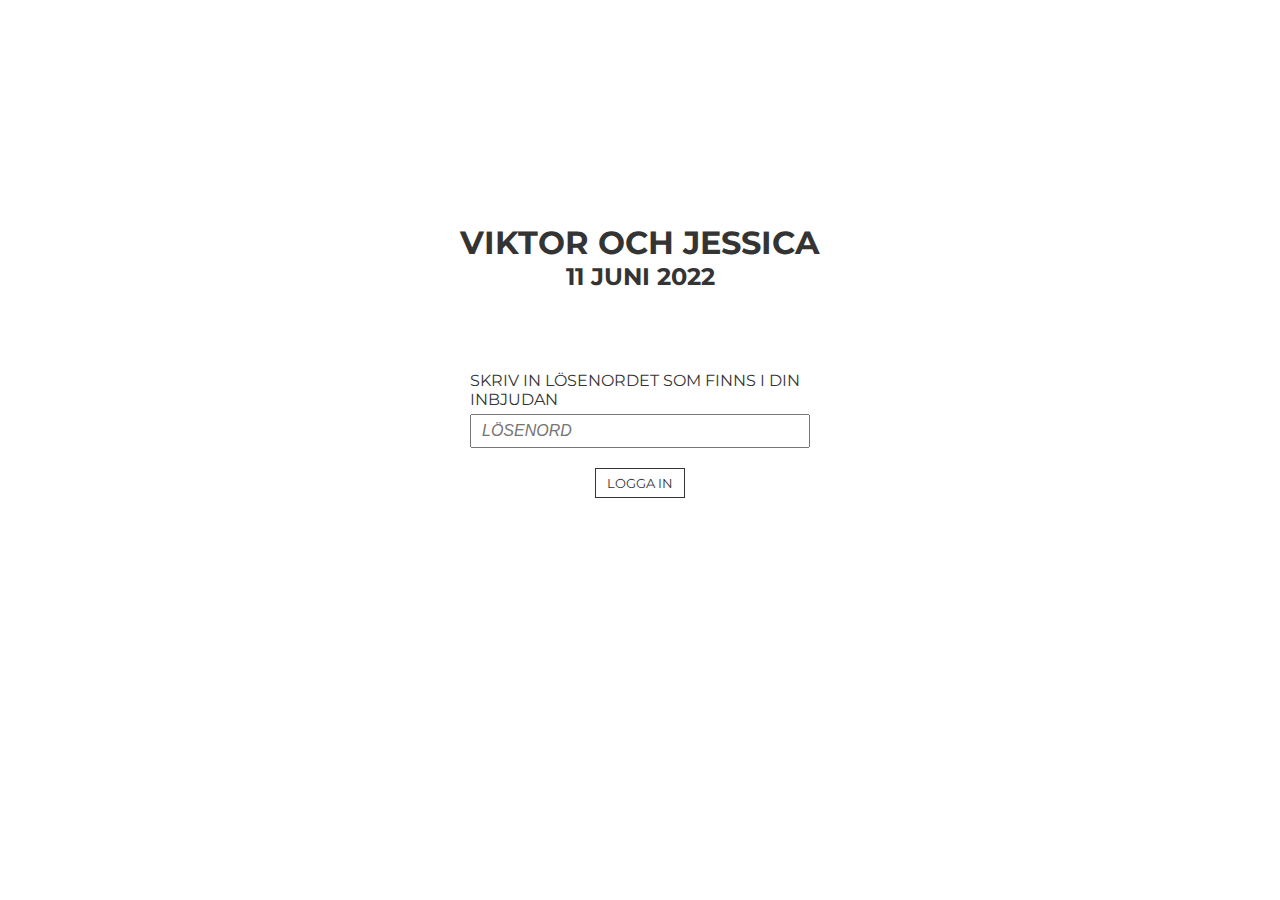
==== index.html @ 4581ccc6 "Last major update" ====
<!DOCTYPE html>
<html lang="en">

<head>
    <meta charset="UTF-8">
    <meta http-equiv="X-UA-Compatible" content="IE=edge">
    <meta name="viewport" content="width=device-width, initial-scale=1.0">
    <link href="style.css" rel="stylesheet">
    <script src="index.js" defer></script>
    <title>Höglin 2022</title>
</head>

<body>
    <nav class="nav-bar">
        <ul class="nav-list">
            <li class="nav-item anmälan-nav-item" onclick="toSite('anmälan')">ANMÄLAN</li>
            <li class="nav-item önskelista-nav-item" onclick="toSite('önskelista')">ÖNSKELISTA</li>
            <li class="nav-item information-nav-item" onclick="toSite('information')">INFORMATION</li>
        </ul>
    </nav>
    <svg class="hamburger" viewBox='0 0 10 8' width='30'>
        <path d='M1 1h8M1 4h 8M1 7h8' 
            stroke='#fff' 
            stroke-width='1.15' 
            stroke-linecap='round'/>
    </svg>
    <ul class="hamburger-menu">
        <svg class="menu-exit" viewBox="0 0 20 20" width='30'>
            <path fill="#343434" d="M15.898,4.045c-0.271-0.272-0.713-0.272-0.986,0l-4.71,4.711L5.493,4.045c-0.272-0.272-0.714-0.272-0.986,0s-0.272,0.714,0,0.986l4.709,4.711l-4.71,4.711c-0.272,0.271-0.272,0.713,0,0.986c0.136,0.136,0.314,0.203,0.492,0.203c0.179,0,0.357-0.067,0.493-0.203l4.711-4.711l4.71,4.711c0.137,0.136,0.314,0.203,0.494,0.203c0.178,0,0.355-0.067,0.492-0.203c0.273-0.273,0.273-0.715,0-0.986l-4.711-4.711l4.711-4.711C16.172,4.759,16.172,4.317,15.898,4.045z"></path>
        </svg>
        <li class="burger-item lined" onclick="toSite('index')">STARTSIDA</li>
        <li class="burger-item lined" onclick="toSite('information')">INFORMATION</li>
        <li class="burger-item lined" onclick="toSite('önskelista')">ÖNSKELISTA</li>
        <li class="burger-item lined" onclick="toSite('anmälan')">ANMÄLAN</li>
    </ul>
    <div class="hero-container">
        <img class="img" src="imgs/Herobild_Viktor&Jessica_Hoglin.jpg">
        <div class="hero-text">
            <h1>VIKTOR & JESSICA</h1>
            <p>#HÖGLIN2022</p>
        </div>
    </div>
    <div class="site-container">
        <div class="content content-text" id="cont1">
            <h4 class="content-heading">INFORMATION OM BRÖLLOPET</h4>
            <p class="content-para">
                Här hittar du all information gällande vårt bröllop såsom 
                vägbeskrivning till kyrka och festlokal, bokning av boende, vilka som ingår i 
                brudföljet, hur du anmäler att du vill hålla tal etc. 
                Här hittar du också kontaktinformation om du har några ytterligare frågor.
            </p>
            <span class="content-link" onclick="toSite('information')">LÄS MER</span>
        </div>
        <div class="content" id="cont2">
            <img class="content-img" src="imgs/Information.png">
        </div>

        <div class="content" id="cont3">
            <img class="content-img" src="imgs/Önskelista.png">
        </div>
        <div class="content content-text" id="cont4">
            <h4 class="content-heading">VÅR ÖNSKELISTA</h4>
            <p class="content-para">
                Om du skulle vilja köpa en bröllopsgåva så är vi såklart mycket tacksamma. 
                Här hittar du en lista på vad vi i så fall önskar oss, om ni behöver idéer. 
            </p>
            <span class="content-link" onclick="toSite('önskelista')">LÄS MER</span>
        </div>

        <div class="content content-text" id="cont5">
            <h4 class="content-heading">ANMÄLAN</h4>
            <p class="content-para">
                Här anmäler du dig till bröllopet och anger bland annat eventuella 
                kostpreferenser, om du önskar boka boende på gården etc.
            </p>
            <span class="content-link" onclick="toSite('anmälan')">LÄS MER</span>
        </div>
        <div class="content" id="cont6">
            <img class="content-img" src="imgs/Anmälan.png">
        </div>

    </div>
    <footer class="footer">
        <ul class="footer-list">
            <li class="footer-item" onclick="toSite('information')"><span class="footer-text">INFORMATION</span></li>
            <li class="footer-item" onclick="toSite('önskelista')"><span class="footer-text">ÖNSKELISTA</span></li>
            <li class="footer-item" onclick="toSite('anmälan')"><span class="footer-text">ANMÄLAN</span></li>
        </ul>
    </footer>
</body>

</html>
---- style.css ----
@import url('https://fonts.googleapis.com/css2?family=Montserrat:ital,wght@0,400;0,500;0,600;1,400&display=swap');

:root {
    --light-black: #343434;
}

* {
    margin: 0px;
    padding: 0px;
    font-family: 'Montserrat', sans-serif;  
}

body {
    min-height: 100vh;
    max-width: 100%;
    display: flex;
    flex-direction: column;
    align-items: center;
    color: var(--light-black);
}

p {
    line-height: 1.6;
}

.nav-bar {
    width: 100%;
    z-index: 3;
}

.nav-list {
    list-style-type: none;
    overflow: hidden;
    padding: 20px;
}

.nav-item {
    float: right;
    margin-top: 10px;
    margin-left: 20px;
    padding-bottom: 8px;
    font-weight: 500;
    font-size: 14px;
    color: #fff;
    transition: 0.3s;
    border-bottom: 2px solid rgba(255, 255, 255, 0);
}

.nav-item:hover {
    cursor: pointer;
    border-bottom-color: #fff;
}

.startsida-nav-item {
    float: left;
    margin-left: 0px;
}

.anmälan-nav-item {
    border: 2px solid #fff;
    transition: 0.3s;
    padding: 8px 15px;
    margin-top: 0px;
}

.anmälan-nav-item:hover {
    background: #fff;
    color: var(--light-black);
}

.hamburger {
    display: none;
    position: absolute;
    right: 10px;
    top: 10px;
    padding: 5px;
    z-index: 1;
}

.hamburger:hover {
    filter: invert(0.2);
    cursor: pointer;
}

.menu-exit {
    position: absolute;
    right: 10px;
    top: 10px;
    padding: 5px;
    margin-bottom: 10px;
}

.menu-exit:hover {
    filter: invert(0.5);
    cursor: pointer;
}

.hamburger-menu {
    display: none;
    right: 0px;
    top: -2000px;
    z-index: 1;
    position: fixed;
    list-style-type: none;
    background: #fff;
    width: 100%;
    height: 100vh;
    display: flex;
    flex-direction: column;
    align-items: center;
    padding-top: 40px;
}

.dropdown-animation {
    animation: dropping 1s forwards;
}

@keyframes dropping {
    from { top: -2000px; }
    to {top: 0px;}
}

.reset-animation {
    animation: reset 1s forwards;
}

@keyframes reset {
    from { top: 0px; }
    to {top: -2000px;}
}


.burger-item {
    margin-top: 30px;
    padding: 5px;
    border-bottom: 2px solid #fff;
    transition: 0.3s;
}

.burger-item:hover {
    border-color: var(--light-black);
    cursor: pointer;
}

.hero-container {
    position: relative;
    text-align: center;
    color: white;
    width: 100%;
    margin: -76.8px 0px 0px 0px;
}

.img {
    max-width: 100%;
    min-height: 250px;
    object-fit: cover;
}

.hero-text {
    width: 90%;
    color: #fff;
    position: absolute;
    left: 50%;
    top: 40%;
    transform: translate(-50%, 20%);
}

.hero-text h1, p {
    font-weight: lighter;
}

.hero-text h1 {
    font-size: 46px;
}

.banner-text {
    width: 90%;
    color: #fff;
    position: absolute;
    left: 50%;
    top: 40%;
    transform: translate(-50%, 20%);
}

.banner-text h1, p {
    font-weight: lighter;
}

.banner-text h1 {
    font-size: 46px;
}

.heading-container {
    height: 100px;
    display: flex;
    align-items: center;
}

.heading-container h2 {
    font-size: 40px;
    font-weight: lighter;
}

.site-container {
    width: 90%;
    margin: 5% 0px;
    display: flex;
    flex-wrap: wrap;
}

.content {
    width: 50%;
    height: 400px;
    display: flex;
    align-items: center;
    justify-content: center;
}

.content-text {
    width: 40%;
    text-align: center;
    display: flex;
    flex-direction: column;
    align-items: center;
    justify-content: center;
    padding: 0px 5%;
}

.content-para {
    font-size: 16px;
    padding: 25px 0px;
    text-align: left;
}

.content-link {
    font-size: 16px;
    border: 1.5px solid var(--light-black);
    padding: 8px 15px;
    transition: 0.3s;
}

.content-link:hover {
    cursor: pointer;
    background: var(--light-black);
    color: #fff;
}

.content-img {
    max-width: 100%;
    height: 100%;
    object-fit: cover;
}




/* Anmälan */
.anmälan-container {
    width: 90%;
    display: flex;
    justify-content: center;
}

.anmälan-info {
    margin-bottom: 15px;
    width: 80%;
}

.anmälan-para {
    text-align: left;
    margin: 20px 0px;
}

.anmälan-form {
    width: 60%;
    padding: 50px;
    margin-bottom: 30px;
    background: #f0f0f0;
}

#antal {
    margin-top: 5px;
    margin-bottom: 20px;
}

.vilken-person {
    margin: 10px 0px;
}

.anmälan-form input {
    width: 100%;
    height: 20px;
    padding: 5px 0px;
    margin-bottom: 20px;
    margin-top: 5px;
    border: 1.5px solid #cacaca;
}

input::placeholder {
    font-style: italic;
    padding: 10px;
}

.dricka-para {
    margin-bottom: 5px;
}

.dricka-select-container {
    height: 30px;
    display: flex;
    align-items: center;
    margin-bottom: 30px;
}

.select-box-outer {
    min-width: 16px;
    height: 16px;
    border: 1.5px solid #cacaca;
    border-radius: 1.5px;
    margin: 0px 30px 0px 5px;
    display: flex;
    align-items: center;
    justify-content: center;
    background: white;
}

.select-box-outer:hover {
    cursor: pointer;
}

.select-box-inner {
    width: 70%;
    height: 70%;
    border-radius: 1.5px;
    background: var(--light-black);
    display: none;
}

.selected {
    display: block;
}

.godkänn-filmning-container {
    display: flex;
    align-items: center;
    margin-bottom: 30px;
}

.filmning-para {
    font-size: 12px;
}

.anmälan-button-div {
    width: 100%;
    display: flex;
    flex-direction: column;
    justify-content: center;
    align-items: center;
}

.anmälan-button {
    width: 90px;
    height: 30px;
    border: 1.5px solid var(--light-black);
    background: var(--light-black);
    color:white;
    transition: 0.3s;
}

.anmälan-button:hover {
    cursor: pointer;
    color: var(--light-black);
    background: white;
}

.anmälan-button:active {
    border-color: white;
}

.hide {
    display: none;
}

.divider {
    height: 1px;
    width: 100%;
    background-color: rgb(192, 192, 192);
    margin: 0px 0px 20px 0px;
}

/* Anmälan */

/* Önskelista */

.önskelista-container {
    display: flex;
    justify-content: center;
    width: 90%;
}

.önskelista-info {
    width: 80%;
}

.önskelista-para {
    text-align: center;
    margin: 20px 0px;
    text-align: left;
}

.align-end {
    width: 100%;
    display: flex;
    justify-content: right;
}

.sortering-select {
    margin-top: 5px;
}

.sortering-div {
    display: flex;
    flex-direction: column;
}

.list {
    list-style-type: none;
    margin: 0;
    padding: 0;
    width: 100%;  
}

.list-titles {
    margin: 0;
    padding: 0;
    width: 100%;
    margin-top: 10px;
}

.title {
    font-weight: bold;
}

.item {
    display: flex;
    width: 100%;
    height: 80px;
    align-items: center;
    margin: 20px 0px;
}

.item-titles {
    margin: 0px;
    height: 40px;
}

.item a{
    color: black;
}

.item-produkt {
    width: 45%;
    display: flex;
    align-items: center;
}

.item-pris {
    width: 20%;
    display: flex;
    align-items: center;
}

.item-inköpsställen {
    width: 35%;
    display: flex;
    align-items: center;
}

.produkt {
    padding: 5px 10px 5px 10px;
    background: #EAEAEA;
    height: 100%;
}

.pris {
    padding: 5px 10px 5px 10px;
    background: #F7F7F7;
    height: 100%;
}

.inköpsställen {
    padding: 5px 10px 5px 10px;
    background: #EAEAEA;
    height: 100%;
}

/* Önskelista */

/* Information */

.information-container {
    display: flex;
    flex-direction: column;
    align-items: center;
    margin-top: 0px;
}

.anchor-tags {
    margin: 0px 0px 50px 0px;
}

.anchor-tag-list {
    display: flex;
    list-style-type: none;
}

.anchor-tag {
    text-decoration: none;
    color: var(--light-black);
    padding: 8px 0px;
}

.anchor-tag-item {
    font-size: 18px;
    transition: 0.3s;
    border-bottom: 2px solid #fff;
    margin: 0px 20px;
    padding: 8px 0px;
}

.anchor-tag-item:hover {
    cursor: pointer;
    border-bottom-color: var(--light-black);
}

.image-banner {
    position: relative;
    text-align: center;
}

.plats {
    display: flex;
    justify-content: space-between;
    padding: 60px 0px;
    width: 90%;
}

.plats-text {
    display: flex;
    flex-direction: column;
    justify-content: center;
    text-align: center;
    width: 45%;
}

.plats-para {
    text-align: left;
}

.plats-heading {
    margin-bottom: 10px;
}

.plats-karta {
    width: 45%;
}

.left-aligned {
    text-align: left;
    font-weight: bold;
}

.boende-para {
    margin-bottom: 20px;
}

.map {
    width: 100%;
    min-height: 300px;
}

.FAQ {
    display: flex;
    flex-direction: column;
    padding: 60px 0px;
    width: 90%;
}

.FAQ-heading {
    margin-bottom: 5px;
}

.FAQ-para {
    margin-bottom: 20px;
}

.ps-text {
    margin-top: 10px;
    font-style: italic;
}

.hero-text-brudfölje {
    width: 90%;
    color: #fff;
    position: absolute;
    left: 50%;
    top: 40%;
    transform: translate(-50%, 0%);
}

.hero-text-brudfölje h1 {
    font-weight: lighter;
    font-size: 46px;
}

.Kontaktuppgifter {
    width: 100%;
    display: flex;
    justify-content: center;
    padding: 30px 0px;
}

.kontakt-column {
    width: 35%;
    padding: 0px 0px;
    display: flex;
    flex-direction: column;
    align-items: center;
}

.kontakt-row {
    text-align: center;
    padding: 0px 20px;
    margin-bottom: 15px;
}

.kontakt-row h4 {
    margin-bottom: 5px;
}

/* Slideshow */

.mySlides {
    display: none;
    width: 100%;
}


/* Slideshow container */
.slideshow-container {
    width: 45%;
  position: relative;
  display: flex;
  align-items: center;
}

/* Next & previous buttons */
.prev, .next {
  cursor: pointer;
  position: absolute;
  top: 50%;
  width: auto;
  padding: 16px;
  margin-top: -22px;
  color: white;
  font-weight: bold;
  font-size: 18px;
  transition: 0.6s ease;
  border-radius: 0 3px 3px 0;
  user-select: none;
  background-color: rgba(0,0,0,0.3);
}

/* Position the "next button" to the right */
.next {
  right: 0;
  border-radius: 3px 0 0 3px;
}

/* On hover, add a black background color with a little bit see-through */
.prev:hover, .next:hover {
  background-color: rgba(0,0,0,0.8);
}

/* Number text (1/3 etc) */
.numbertext {
  color: #f2f2f2;
  font-size: 12px;
  padding: 8px 12px;
  position: absolute;
  top: 0;
}

/* Fading animation */
.fade {
  -webkit-animation-name: fade;
  -webkit-animation-duration: 1.5s;
  animation-name: fade;
  animation-duration: 1.5s;
}

@-webkit-keyframes fade {
  from {opacity: .4} 
  to {opacity: 1}
}

@keyframes fade {
  from {opacity: .4} 
  to {opacity: 1}
}

/* On smaller screens, decrease text size */
@media only screen and (max-width: 300px) {
  .prev, .next,.text {font-size: 11px}
}

/* Slideshow */

/* Information */

#password-input {
    height: 20px;
    padding: 5px 0px;
    margin: 5px 30px 20px 30px;
    font: small-caption;
    font-size: 16px;
}

#login-button {
    width: 90px;
    height: 30px;
    border: 1.5px solid var(--light-black);
    color: var(--light-black);
    background: white;
    transition: 0.3s;
    margin-bottom: 20px;
}

#login-button:hover {
    cursor: pointer;
    background: var(--light-black);
    color:white;
}

#login-button:active {
    border-color: white;
}

.login-button-div {
    width: 100%;
    display: flex;
    flex-direction: column;
    justify-content: center;
    align-items: center;
}

.login-form {
    height: 80vh;
    max-width: 400px;
    text-align: center;
    display: flex;
    flex-direction: column;
    justify-content: center;
}

.login-form label {
    text-align: left;
    margin: 80px 30px 0px 30px;
}

.login-heading {
    margin-top: 20px;
}

/* Footer */
.footer {
    width: 100%;
    height: 180px;
    display: flex;
    align-items: center;
    background: #ebebeb;
}

.footer-list {
    list-style-type: none;
    padding: 0px 5%;
}

.footer-item {
    font-size: 14px;
    margin: 12px 0px;
}

.footer-text {
    padding: 3px 0px;
    border-bottom: 2px solid rgba(0, 0, 0, 0);
    transition: 0.3s;
}

.footer-text:hover {
    cursor: pointer;
    border-bottom-color: var(--light-black);
}
/* Footer */

@media screen and (max-width: 1250px) {
    .boende-container {
        flex-direction: column;
    }

    .slideshow-container {
        width: 100%;
    }

    .boende-text {
        width: 100%;
        padding-bottom: 30px;
    }
}

/* Media querys */
@media screen and (max-width: 1040px) {
    .site-container {
        margin-top: 0px;
    }

    .content {
        width: 100%;
    }

    .content-text {
        padding: 20px 15%;
    }

    #cont1 {
        order: 1;
    }
    #cont2 {
        order: 2;
    }
    #cont3 {
        order: 4;
    }
    #cont4 {
        order: 3;
    }
    #cont5 {
        order: 5;
    }
    #cont6 {
        order: 6;
    }

    .plats {
        flex-direction: column;
    }

    .plats-karta {
        width: 100%;
    }

    .plats-text {
        width: 100%;
        padding-bottom: 30px;
    }

    #info3 {
        order: 8
    }

    #info4 {
        order: 7
    }

    .kontakt-column {
        width: 45%;
    }

    .footer {
        justify-content: center;
    }

    .footer-list {
        text-align: center;
    }
}

@media screen and (min-width: 700px) {
    .hero-text{
        top: 50%;
    }
}


@media screen and (max-width: 550px) {
    .site-container {
        margin-bottom: 0px;
        width: 100%;
    }

    .information-container {
        width: 100%;
    }

    .content-text {
        padding: 20px 7%;
    }

    .anmälan-info {
        padding: 0px 5%;
    }

    .anchor-tag-item {
        font-size: 16px;
        margin: 0px 7px;
    }
    
    .hero-text h1 {
        font-size: 30px;
    }

    .heading-container h2 {
        font-size: 30px;
    }

    .banner-text h1 {
        font-size: 30px;
    }
    
    .hero-text-brudfölje {
        top: 35%;
    }

    .hero-text-brudfölje h1 {
        font-size: 30px;
    }

    .map {
        min-height: 200px;
    }

    .Kontaktuppgifter {
        flex-direction: column;
        align-items: center;
    }

    .kontakt-column {
        width: 80%;
    }

    .sortering-div {
        padding-right: 10px;
    }
}


@media screen and (max-width: 500px) {
    .nav-list {
        display: none;
    }

    .hero-container {
        margin: 0px;
    }

    .hamburger {
        display: block;
    }

    .item-pris {
        padding: 5px;
        font-size: 15px;
    }

    .item-produkt {
        padding: 5px;
        font-size: 15px;
    }

    .item-inköpsställen {
        padding: 5px;
        font-size: 15px;
    }

    .anchor-tag-item {
        font-size: 14px;
        margin: 0px 5px;
    }

    .content {
        height: 300px;
    }
}

@media screen and (max-width: 400px) {

    .login-heading {
        font-size: 26px;
    }

    .login-datum {
        font-size: 22px;
    }

    .hero-text-brudfölje h1 {
        font-size: 26px;
    }
}


/* Media querys */
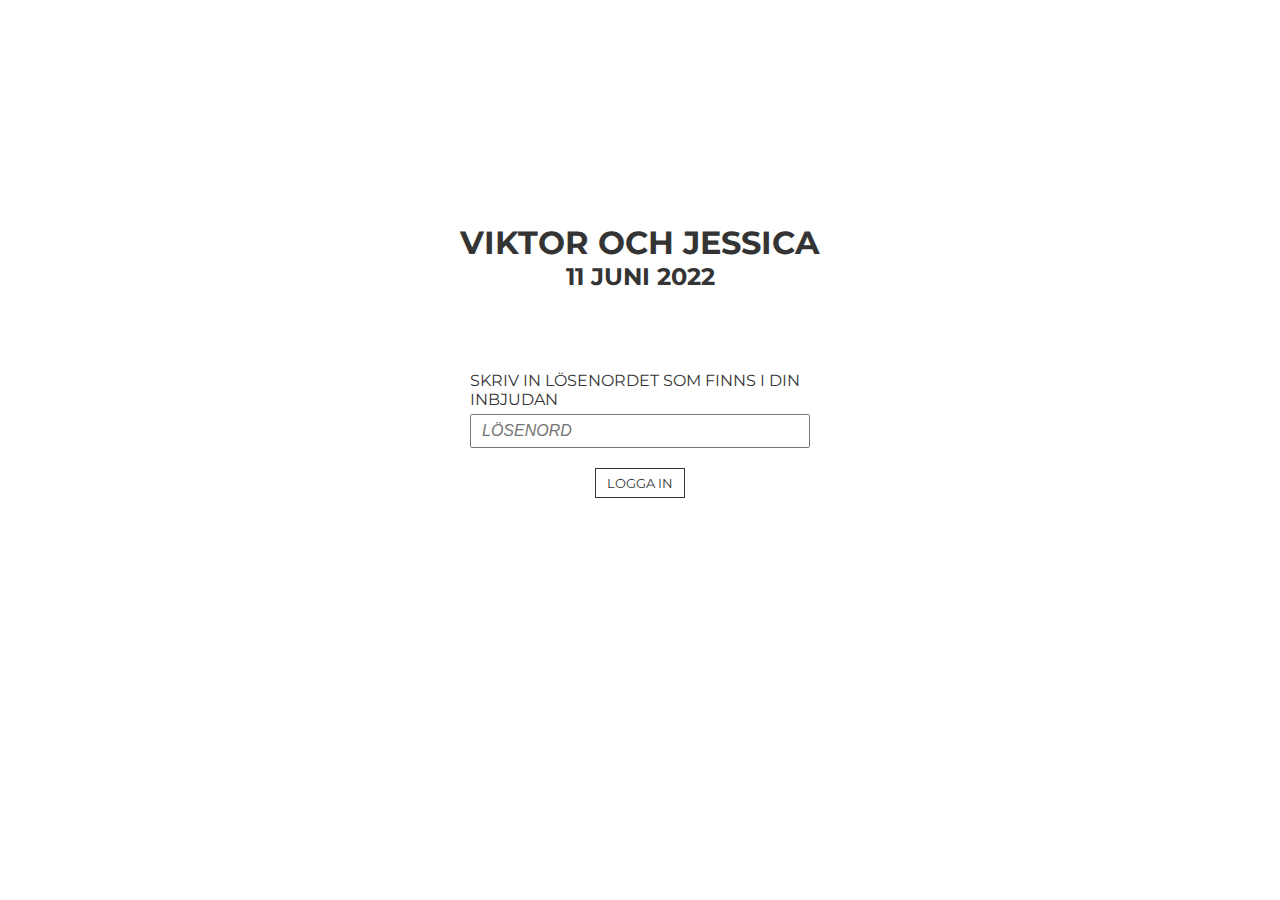
==== commit c709e28a: "Added new info" ====
--- a/index.html
+++ b/index.html
@@ -41,6 +41,26 @@
         </div>
     </div>
     <div class="site-container">
+        <div class="content content-text full-size">
+            <h4 class="content-heading">INFORMATION FÖR ER SOM BOKAT BOENDE</h4>
+            <p class="content-para">
+                Alla ni som önskat sova över har blivit tilldelade rum i de olika husen på gården, i nära anslutning till logen där festen kommer att hållas. Ni har två alternativ för att hämta era nycklar.
+                <br><br>
+                <strong>Alternativ 1</strong>
+                <br>
+                Ni hämtar er nyckel innan vigseln. Ni kommer då till gården senast kl 13. När ni kommit till gården ringer ni ??? som kommer att ge er nyckel och information om ert boende.
+                <br><br>
+                <strong>Alternativ 2</strong>
+                <br>
+                Ni får er nyckel när ni anländer till festen efter vigseln. Vår toastmadame Henni kommer då att ta emot er vid brudskålen och ge er nyckel och information om ert boende.
+                <br><br>
+                Priset för ert boende är 300 SEK per vuxen och 100 SEK per barn. Vänligen swisha er betalning till 073 978 03 27, <strong>senast den 5 juni.</strong>
+                <br><br>
+                Frukost serveras på söndagen i restaurangen under logen. Exakt tid informeras ni om när ni får er nyckel.
+                <br><br>
+                Vi ser fram emot att fira med er!
+            </p>
+        </div>
         <div class="content content-text" id="cont1">
             <h4 class="content-heading">INFORMATION OM BRÖLLOPET</h4>
             <p class="content-para">
--- a/style.css
+++ b/style.css
@@ -17,6 +17,14 @@
     flex-direction: column;
     align-items: center;
     color: var(--light-black);
+}
+
+main {
+    min-height: calc(100vh - 76.8px);
+    display: flex;
+    flex-direction: column;
+    align-items: center;
+    justify-content: space-between;
 }
 
 p {
@@ -156,6 +164,7 @@
     object-fit: cover;
 }
 
+
 .hero-text {
     width: 90%;
     color: #fff;
@@ -258,7 +267,10 @@
 .anmälan-container {
     width: 90%;
     display: flex;
+    flex-direction: column;
+    align-items: center;
     justify-content: center;
+    /* display: none; */
 }
 
 .anmälan-info {
@@ -266,6 +278,15 @@
     width: 80%;
 }
 
+.anmälan-tec-info {
+    height: 170px;
+    width: 80%;
+    display: flex;
+    align-items: center;
+    margin-bottom: 50px;
+    justify-content: center;
+}
+
 .anmälan-para {
     text-align: left;
     margin: 20px 0px;
@@ -273,9 +294,26 @@
 
 .anmälan-form {
     width: 60%;
-    padding: 50px;
-    margin-bottom: 30px;
+    padding: 50px 50px 0px 50px;
     background: #f0f0f0;
+}
+
+.ej-delta-form {
+    width: 60%;
+    padding: 50px 50px 0px 50px;
+    background: #f0f0f0;
+}
+
+.ej-delta-info {
+    width: 60%;
+    padding: 50px 50px 0px 50px;
+    background: #f0f0f0;
+    margin-top: 50px;
+}
+
+.ej-delta-text {
+    font-weight: bold;
+    font-size: 18px;
 }
 
 #antal {
@@ -287,7 +325,16 @@
     margin: 10px 0px;
 }
 
-.anmälan-form input {
+.text-input {
+    width: 100%;
+    height: 20px;
+    padding: 5px 0px;
+    margin-bottom: 20px;
+    margin-top: 5px;
+    border: 1.5px solid #cacaca;
+}
+
+.ej-delta-form input {
     width: 100%;
     height: 20px;
     padding: 5px 0px;
@@ -350,8 +397,25 @@
     font-size: 12px;
 }
 
+.radio-button {
+    min-width: 30px;
+    min-height: 20px;
+    margin: 5px 30px 5px 5px;
+}
+
+.filmning-ja-radio {
+    min-width: 30px;
+    min-height: 20px;
+    margin: 5px;
+}
+
 .anmälan-button-div {
-    width: 100%;
+    width: 60%;
+    padding: 0px 50px 50px 50px;
+    margin-bottom: 0px;
+    margin-left: auto;
+    margin-right: auto;
+    background: #f0f0f0;
     display: flex;
     flex-direction: column;
     justify-content: center;
@@ -377,6 +441,50 @@
     border-color: white;
 }
 
+#deltar-ej-namn {
+    margin-bottom: 50px;
+}
+
+.deltar-ej-button {
+    width: 90px;
+    height: 30px;
+    border: 1.5px solid var(--light-black);
+    background: var(--light-black);
+    color:white;
+    transition: 0.3s;
+    margin-bottom: 20px;
+}
+
+.deltar-ej-button:hover {
+    cursor: pointer;
+    color: var(--light-black);
+    background: white;
+}
+
+.deltar-ej-button:active {
+    border-color: white;
+}
+
+.form-länk {
+    font-weight: bold;
+}
+
+.form-länk:link {
+    color: var(--light-black);
+}
+
+.form-länk:visited {
+    color: var(--light-black);
+}
+
+.red {
+    color: rgb(255, 35, 35);
+}
+
+#validation-message {
+    margin-top: 20px;
+}
+
 .hide {
     display: none;
 }
@@ -386,6 +494,17 @@
     width: 100%;
     background-color: rgb(192, 192, 192);
     margin: 0px 0px 20px 0px;
+}
+
+label.required:after {
+    content: "*";
+    color: red;
+}
+
+.closed-msg {
+    min-height: 200px;
+    display: flex;
+    align-items: center;
 }
 
 /* Anmälan */
@@ -699,6 +818,15 @@
   animation-duration: 1.5s;
 }
 
+
+.full-size {
+    width: 100%;
+    background: #d0d0d0;
+    height: auto;
+    padding: 20px 30px;
+    border-radius: 5px;
+}
+
 @-webkit-keyframes fade {
   from {opacity: .4} 
   to {opacity: 1}
@@ -955,6 +1083,10 @@
 
 
 @media screen and (max-width: 500px) {
+    main {
+        min-height: 100vh;
+    }
+
     .nav-list {
         display: none;
     }
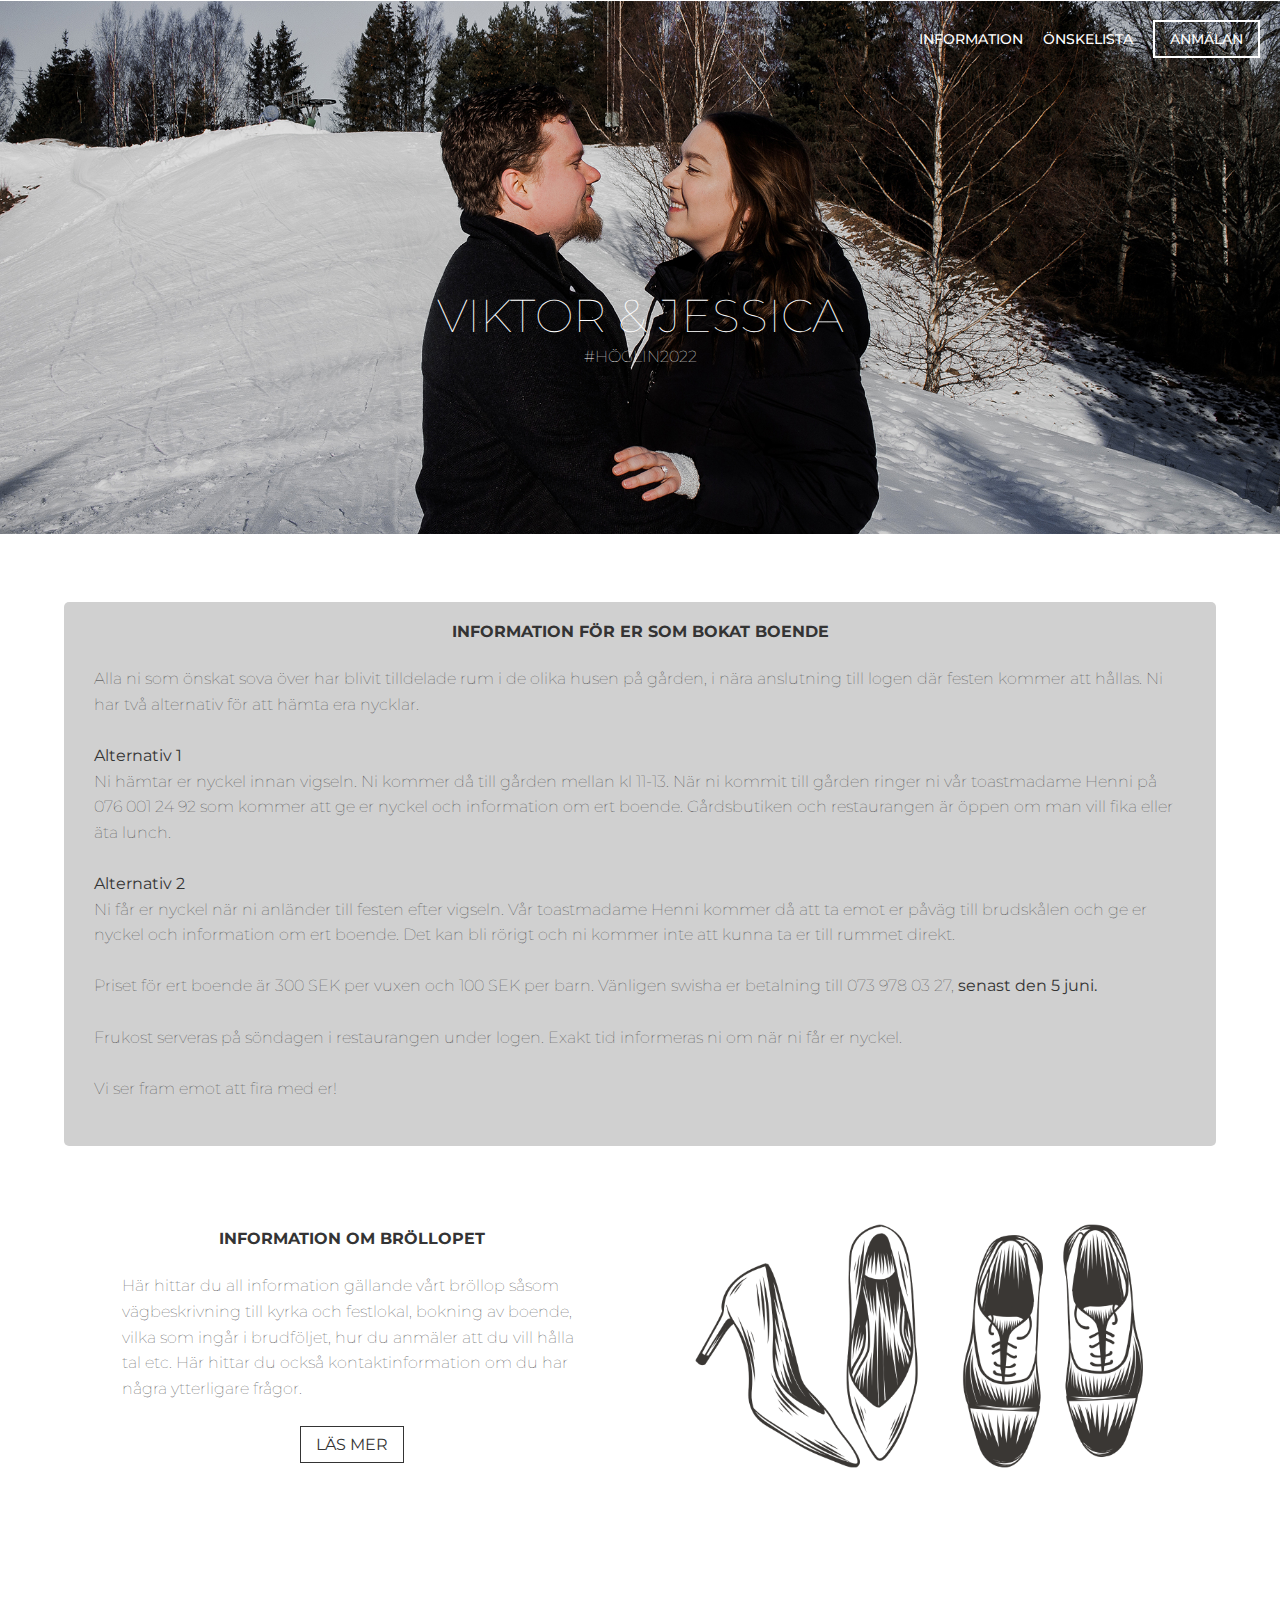
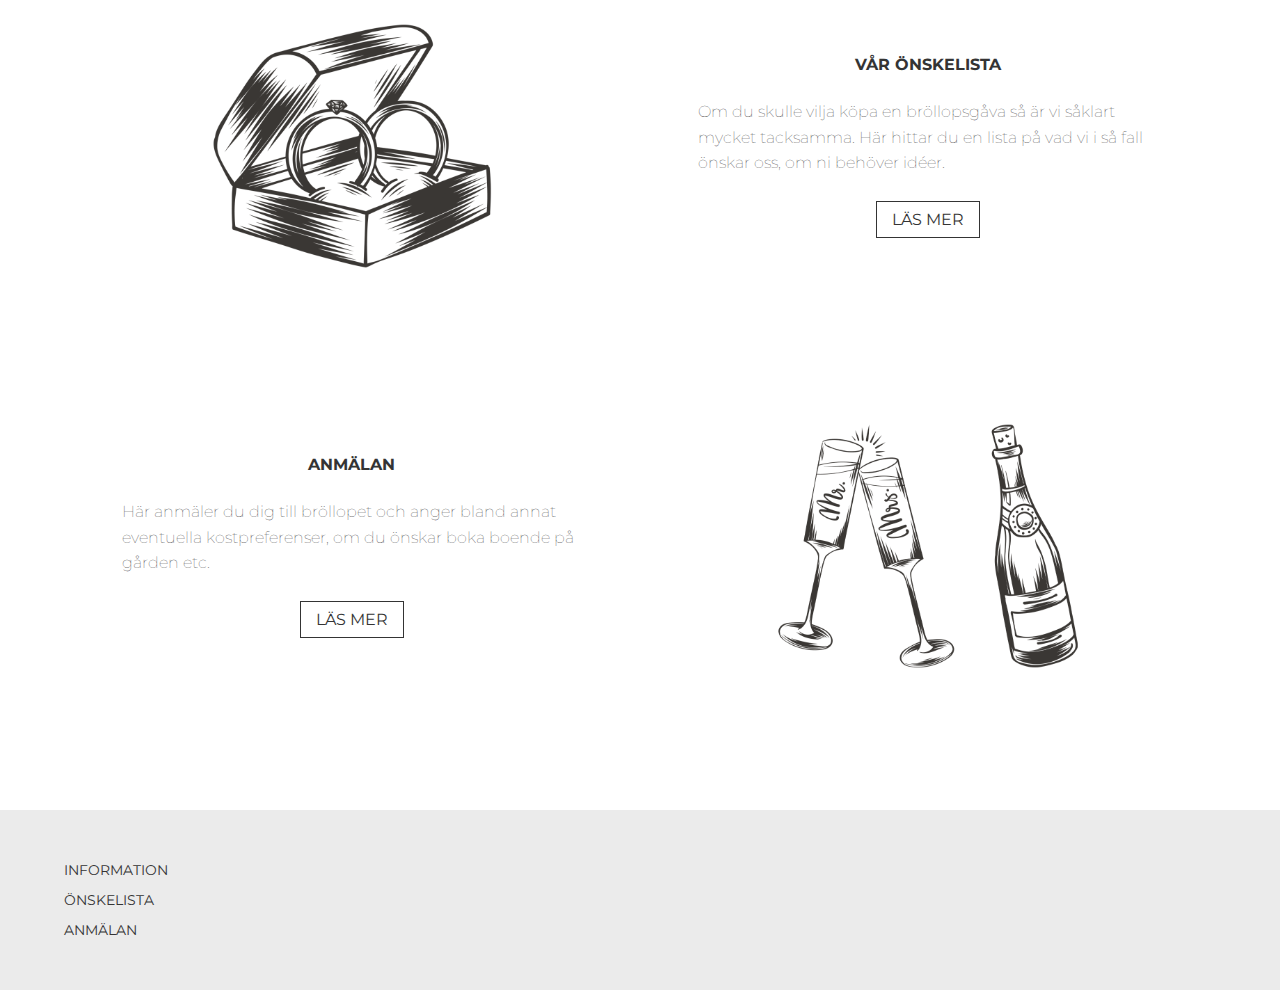
==== commit 3c1f317d: "Adden some more info" ====
--- a/index.html
+++ b/index.html
@@ -48,11 +48,11 @@
                 <br><br>
                 <strong>Alternativ 1</strong>
                 <br>
-                Ni hämtar er nyckel innan vigseln. Ni kommer då till gården senast kl 13. När ni kommit till gården ringer ni ??? som kommer att ge er nyckel och information om ert boende.
+                Ni hämtar er nyckel innan vigseln. Ni kommer då till gården mellan kl 11-13. När ni kommit till gården ringer ni vår toastmadame Henni på 076 001 24 92 som kommer att ge er nyckel och information om ert boende. Gårdsbutiken och restaurangen är öppen om man vill fika eller äta lunch.
                 <br><br>
                 <strong>Alternativ 2</strong>
                 <br>
-                Ni får er nyckel när ni anländer till festen efter vigseln. Vår toastmadame Henni kommer då att ta emot er vid brudskålen och ge er nyckel och information om ert boende.
+                Ni får er nyckel när ni anländer till festen efter vigseln. Vår toastmadame Henni kommer då att ta emot er påväg till brudskålen och ge er nyckel och information om ert boende. Det kan bli rörigt och ni kommer inte att kunna ta er till rummet direkt.
                 <br><br>
                 Priset för ert boende är 300 SEK per vuxen och 100 SEK per barn. Vänligen swisha er betalning till 073 978 03 27, <strong>senast den 5 juni.</strong>
                 <br><br>
--- a/style.css
+++ b/style.css
@@ -1122,6 +1122,11 @@
     .content {
         height: 300px;
     }
+
+    .full-size {
+        height: auto;
+        margin: 10px 0px;
+    }
 }
 
 @media screen and (max-width: 400px) {
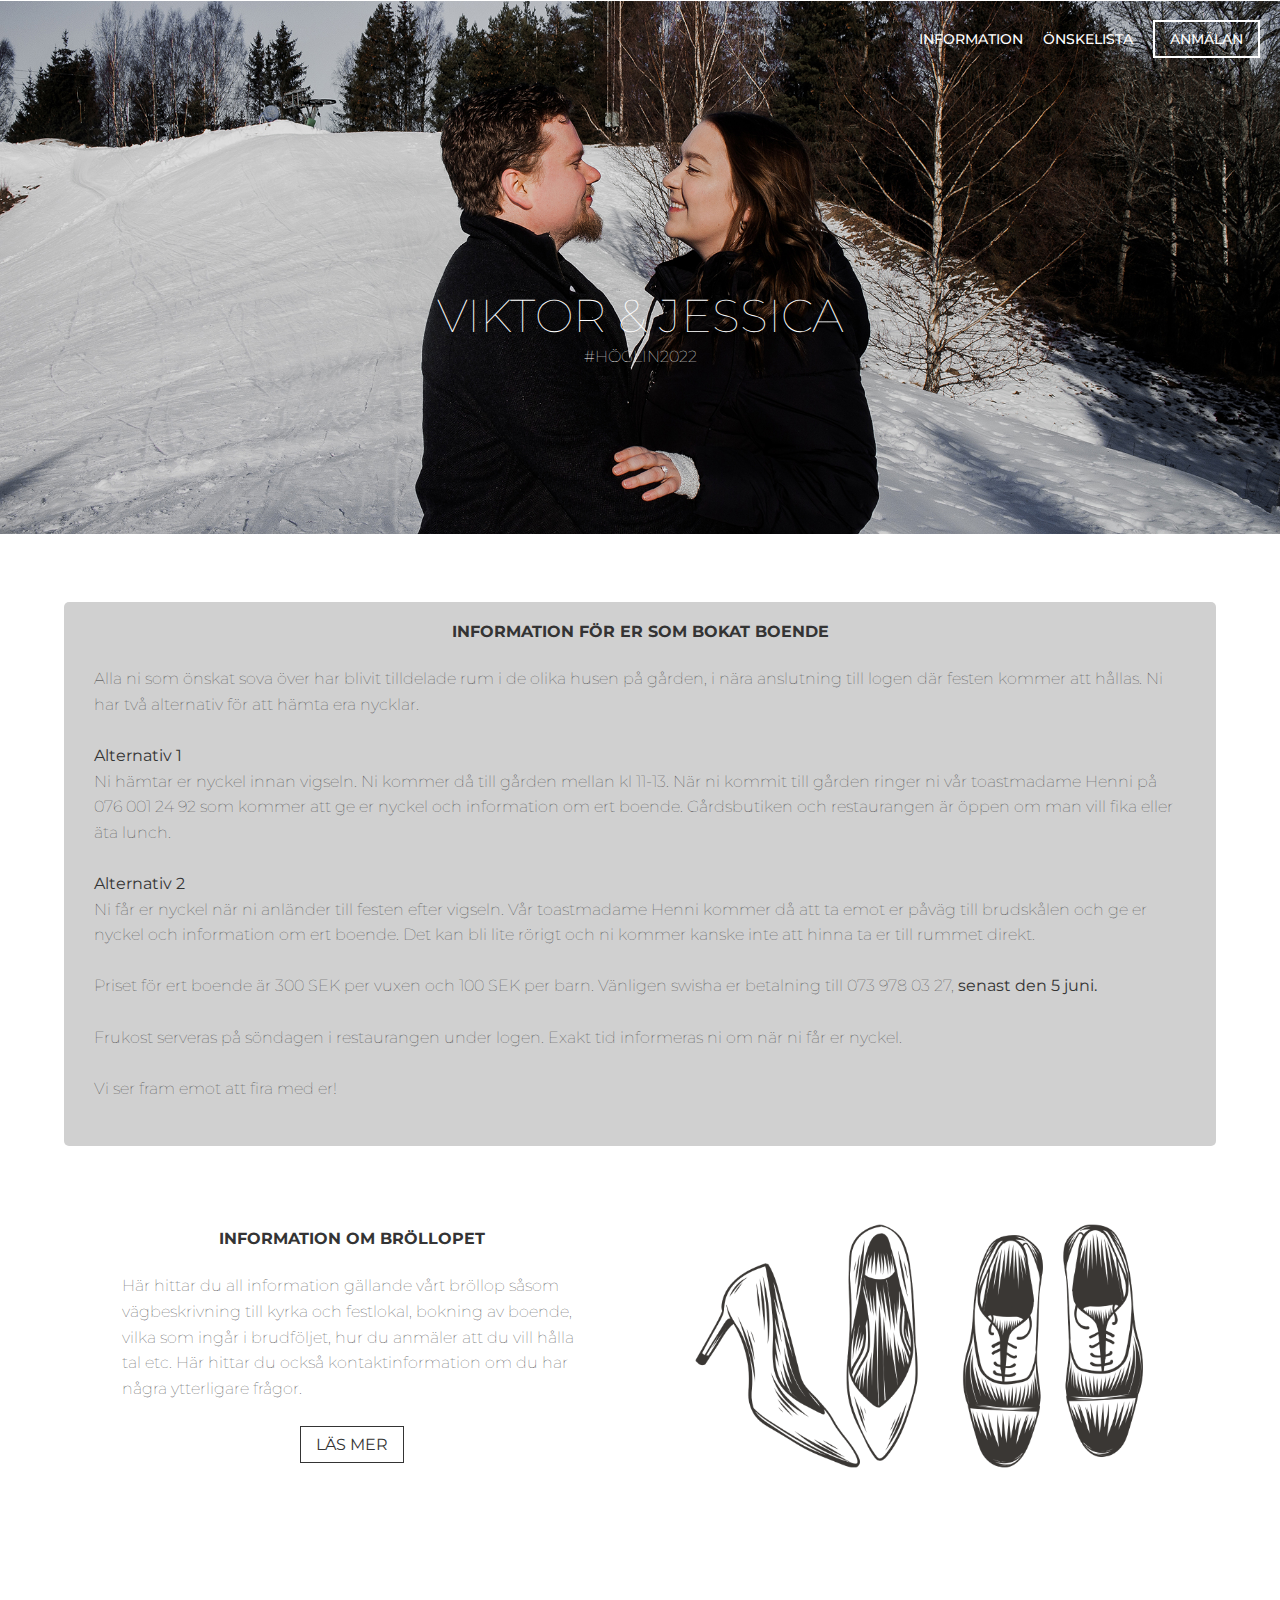
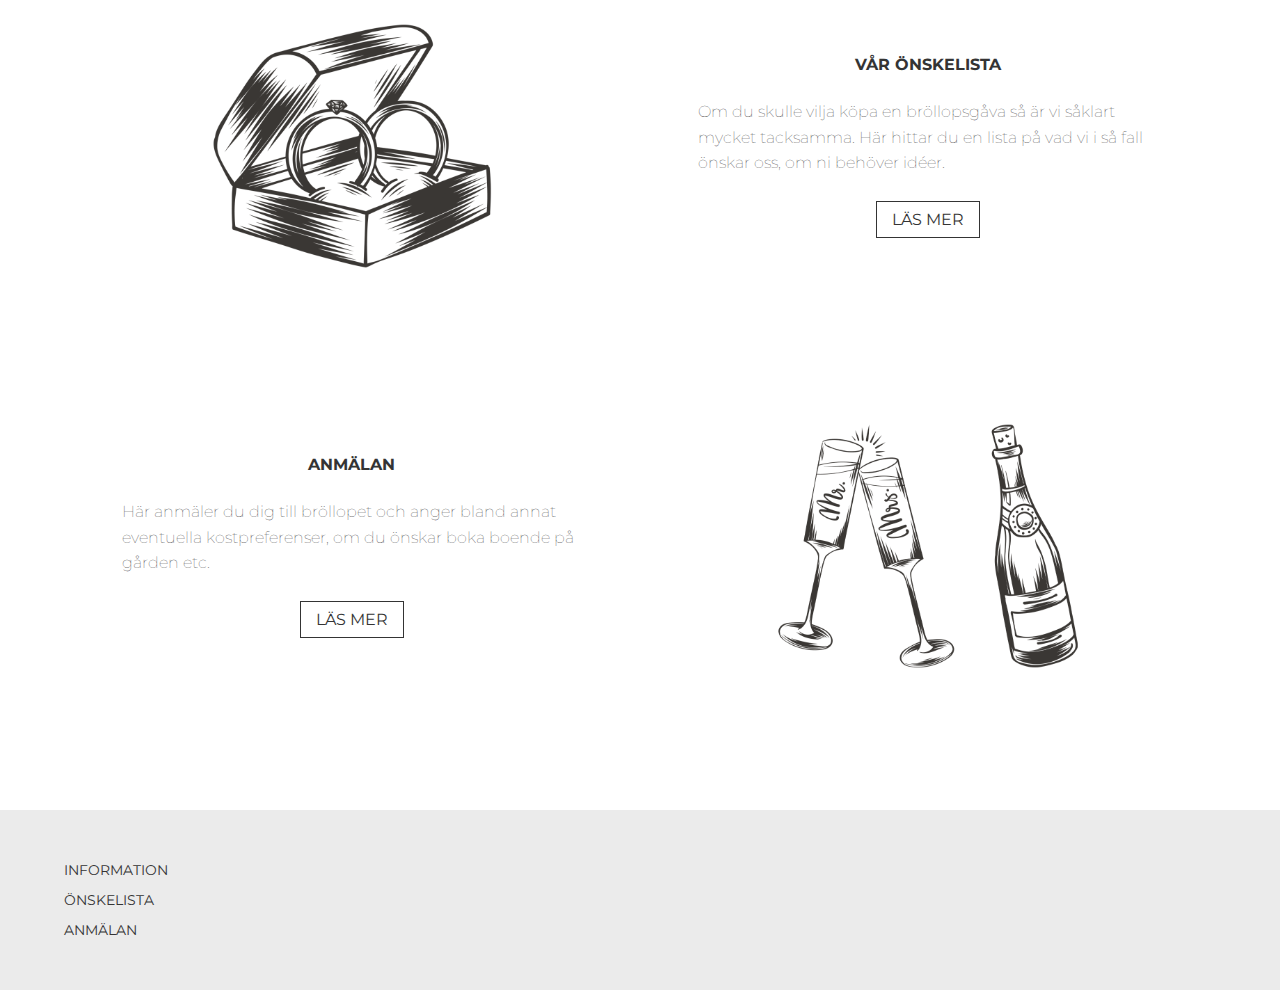
==== commit 695d9757: "Adding text" ====
--- a/index.html
+++ b/index.html
@@ -52,7 +52,7 @@
                 <br><br>
                 <strong>Alternativ 2</strong>
                 <br>
-                Ni får er nyckel när ni anländer till festen efter vigseln. Vår toastmadame Henni kommer då att ta emot er påväg till brudskålen och ge er nyckel och information om ert boende. Det kan bli rörigt och ni kommer inte att kunna ta er till rummet direkt.
+                Ni får er nyckel när ni anländer till festen efter vigseln. Vår toastmadame Henni kommer då att ta emot er påväg till brudskålen och ge er nyckel och information om ert boende. Det kan bli lite rörigt och ni kommer kanske inte att hinna ta er till rummet direkt.
                 <br><br>
                 Priset för ert boende är 300 SEK per vuxen och 100 SEK per barn. Vänligen swisha er betalning till 073 978 03 27, <strong>senast den 5 juni.</strong>
                 <br><br>
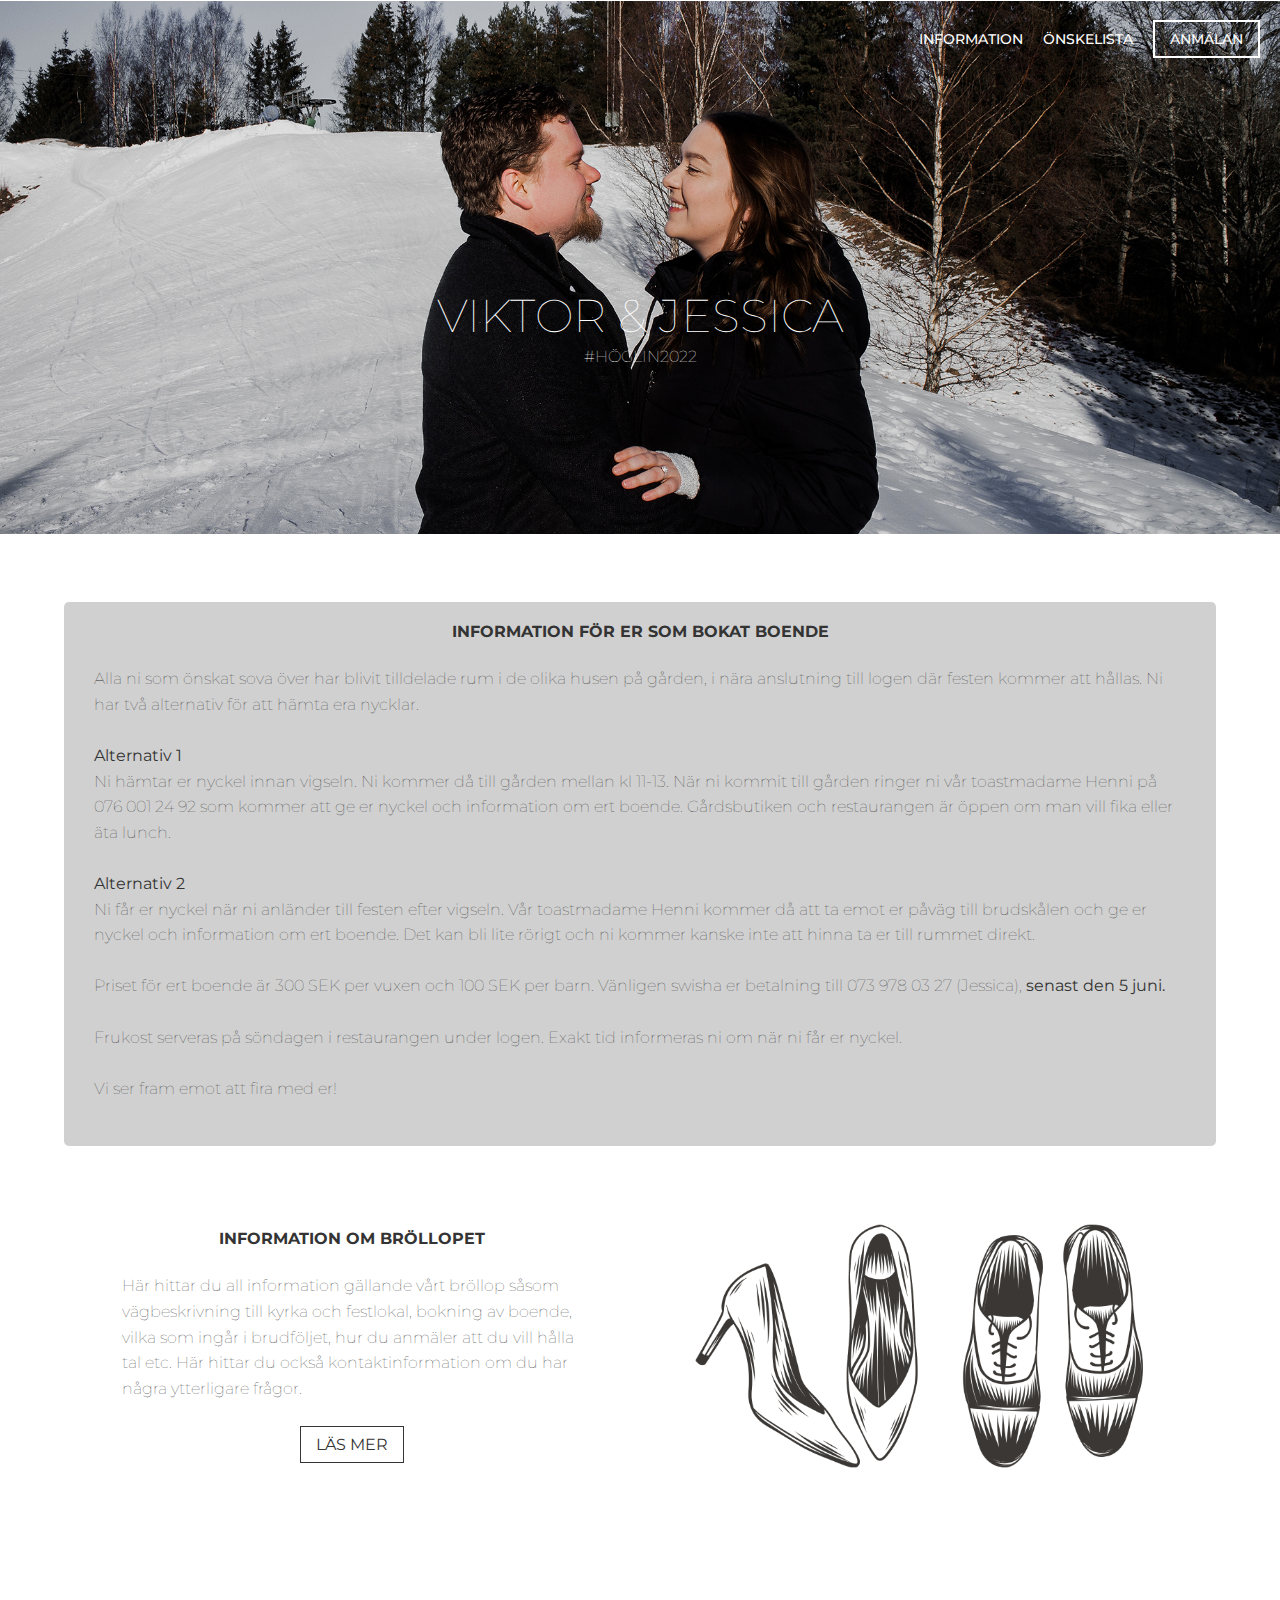
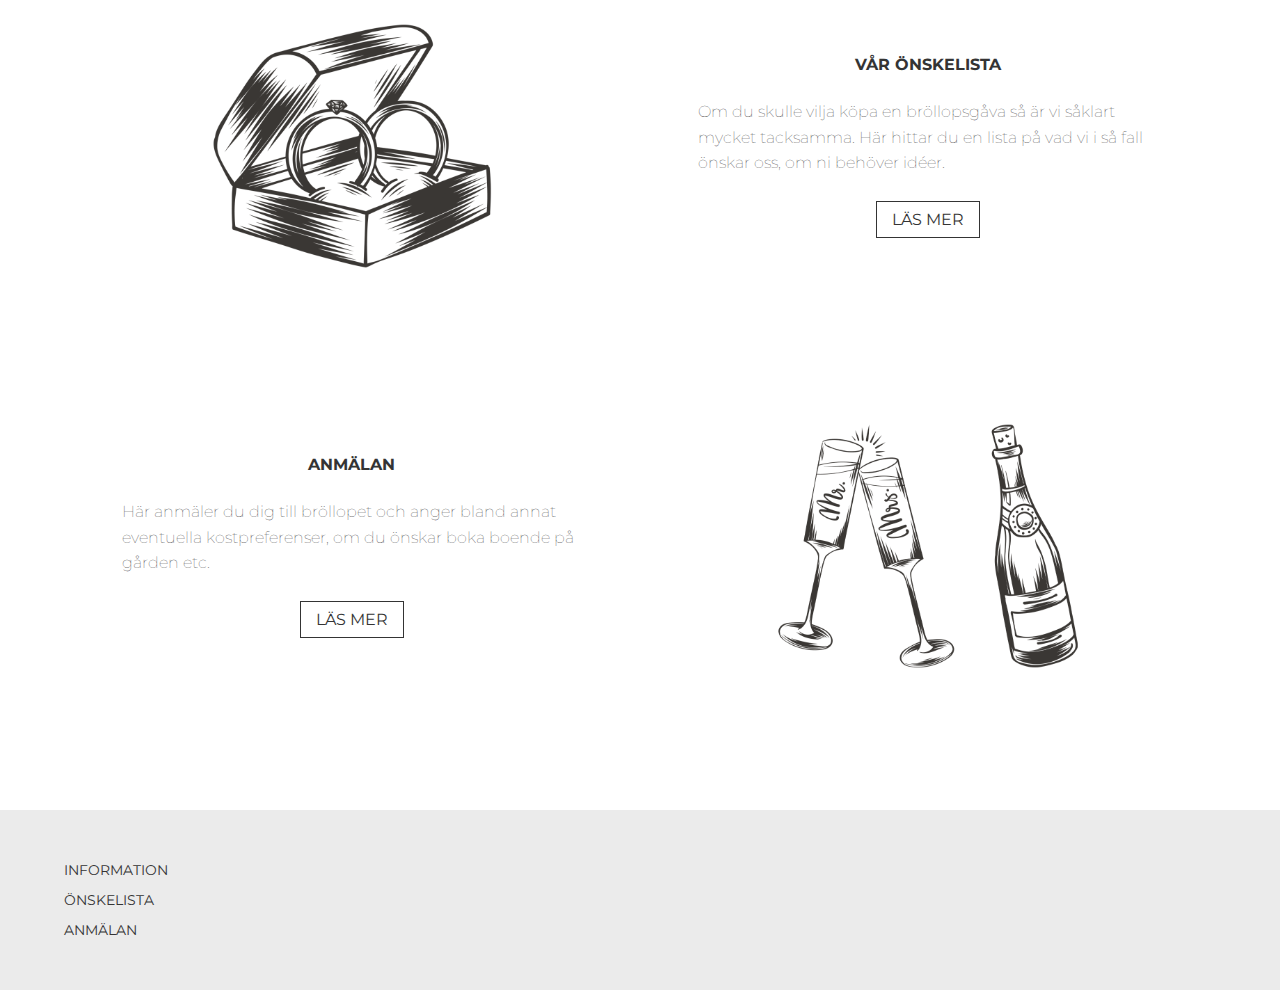
==== commit e9d6d718: "Added text" ====
--- a/index.html
+++ b/index.html
@@ -54,7 +54,7 @@
                 <br>
                 Ni får er nyckel när ni anländer till festen efter vigseln. Vår toastmadame Henni kommer då att ta emot er påväg till brudskålen och ge er nyckel och information om ert boende. Det kan bli lite rörigt och ni kommer kanske inte att hinna ta er till rummet direkt.
                 <br><br>
-                Priset för ert boende är 300 SEK per vuxen och 100 SEK per barn. Vänligen swisha er betalning till 073 978 03 27, <strong>senast den 5 juni.</strong>
+                Priset för ert boende är 300 SEK per vuxen och 100 SEK per barn. Vänligen swisha er betalning till 073 978 03 27 (Jessica), <strong>senast den 5 juni.</strong>
                 <br><br>
                 Frukost serveras på söndagen i restaurangen under logen. Exakt tid informeras ni om när ni får er nyckel.
                 <br><br>
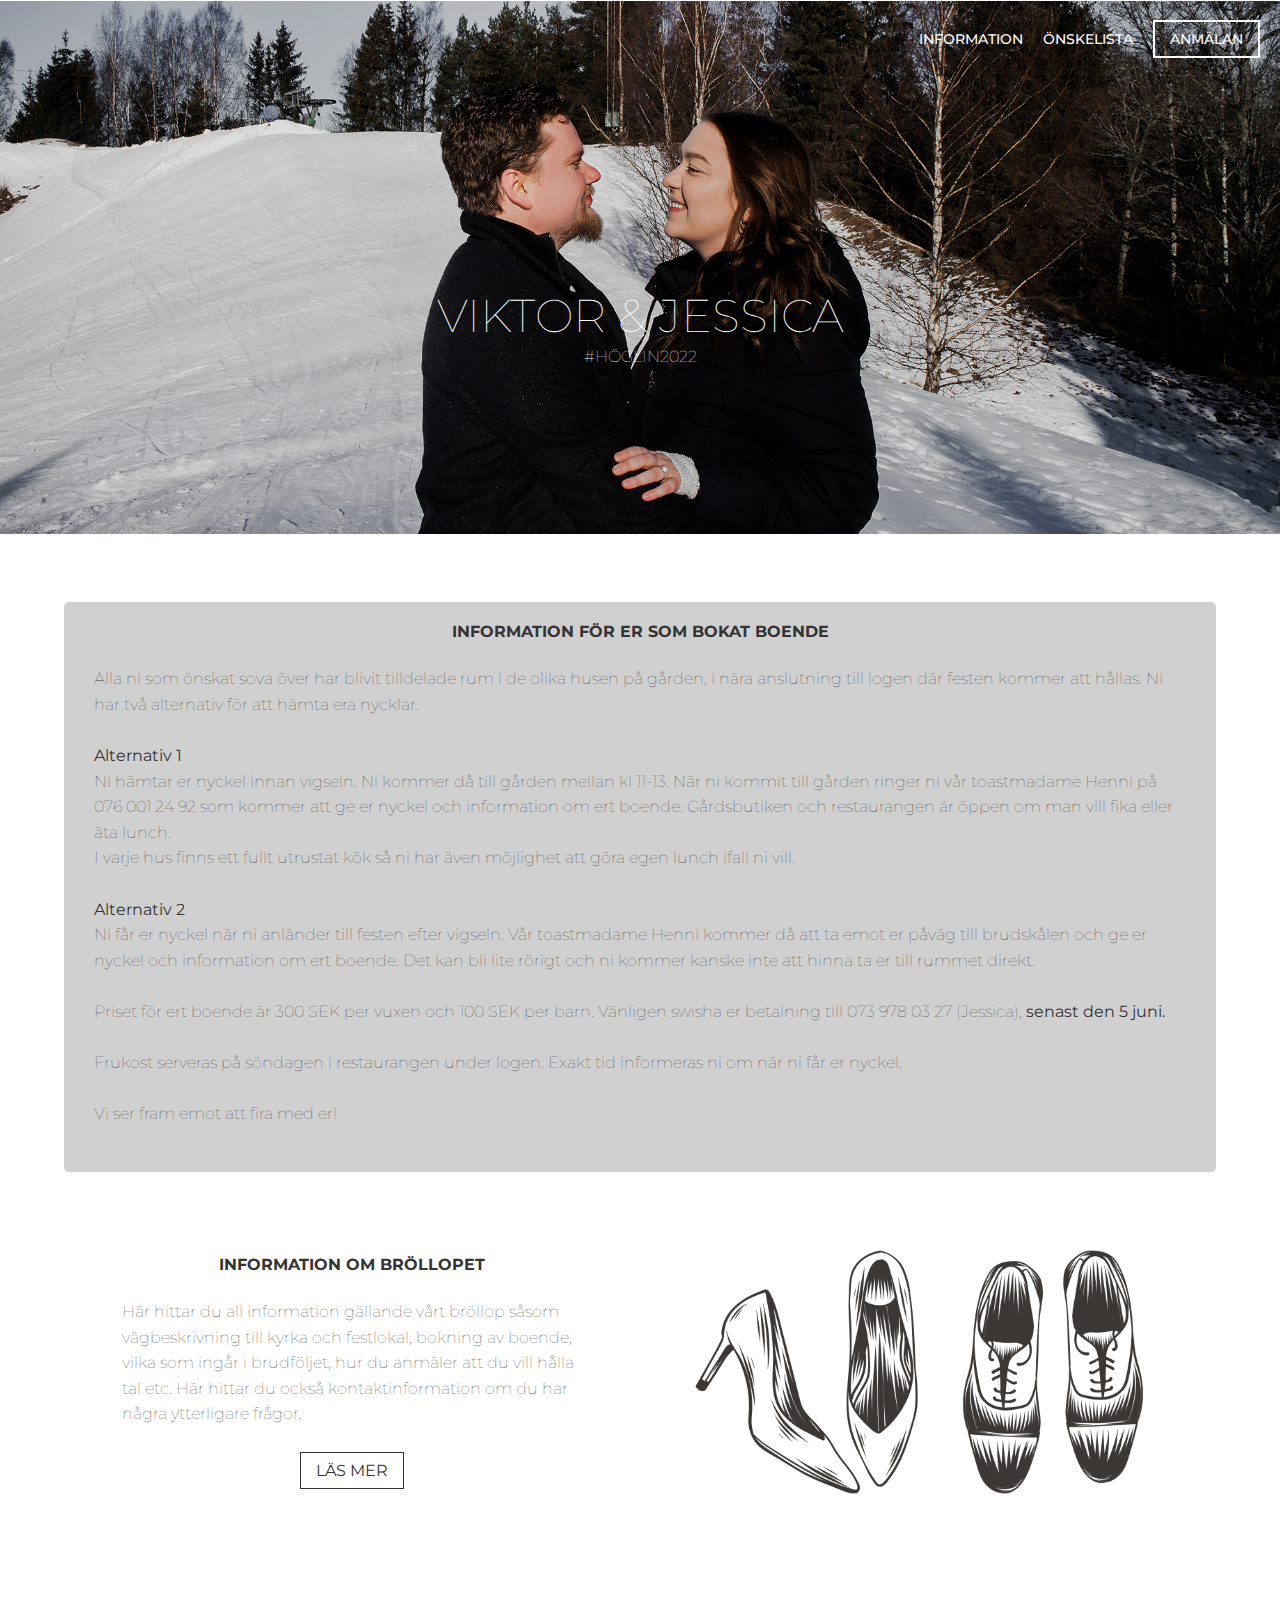
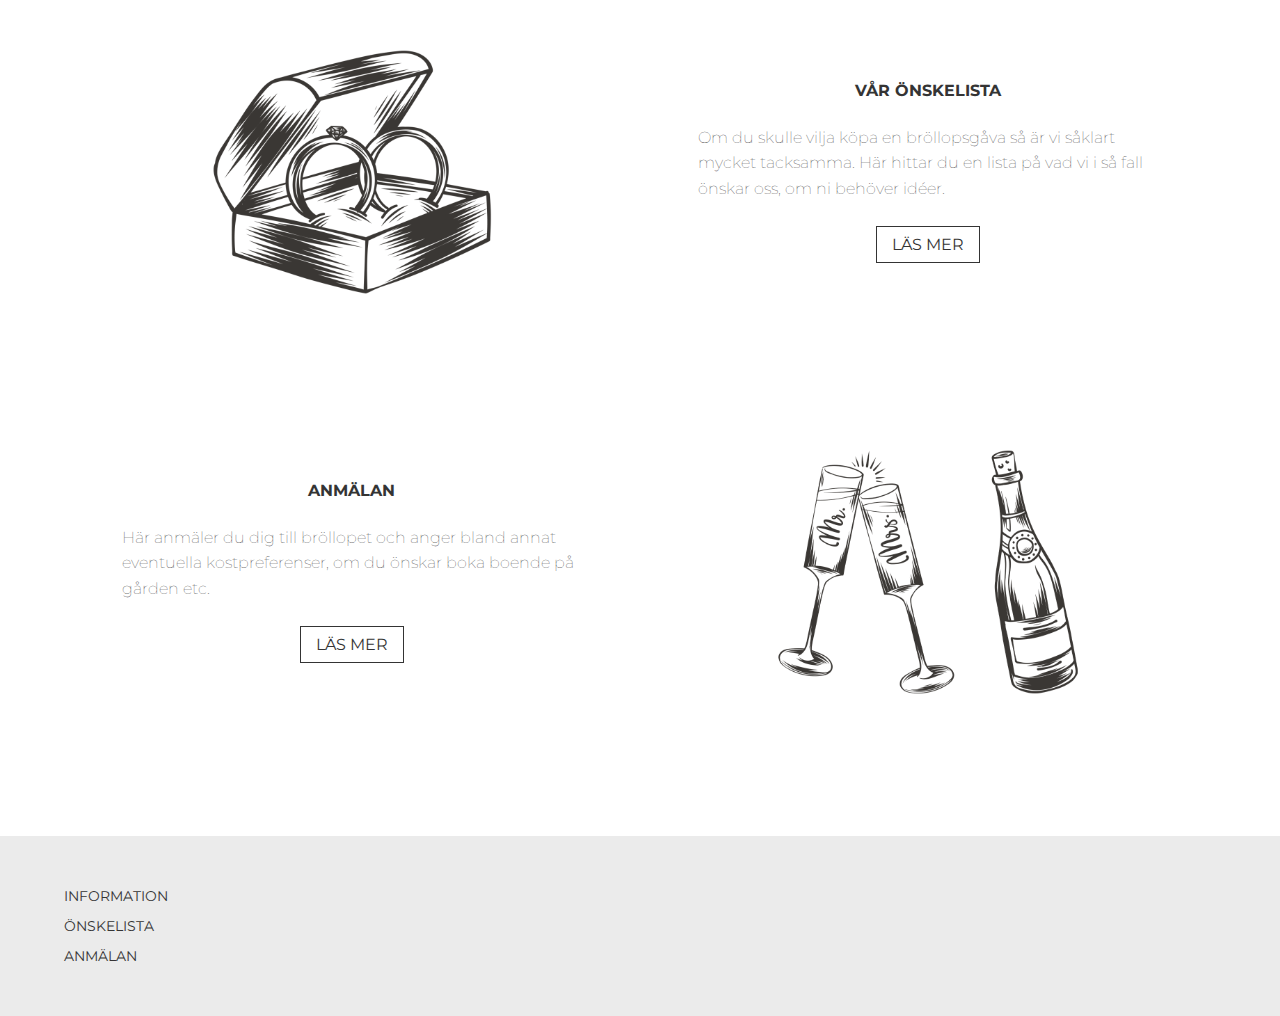
==== commit 4e579615: "Added more info" ====
--- a/index.html
+++ b/index.html
@@ -49,6 +49,8 @@
                 <strong>Alternativ 1</strong>
                 <br>
                 Ni hämtar er nyckel innan vigseln. Ni kommer då till gården mellan kl 11-13. När ni kommit till gården ringer ni vår toastmadame Henni på 076 001 24 92 som kommer att ge er nyckel och information om ert boende. Gårdsbutiken och restaurangen är öppen om man vill fika eller äta lunch.
+                <br>
+                I varje hus finns ett fullt utrustat kök så ni har även möjlighet att göra egen lunch ifall ni vill.
                 <br><br>
                 <strong>Alternativ 2</strong>
                 <br>
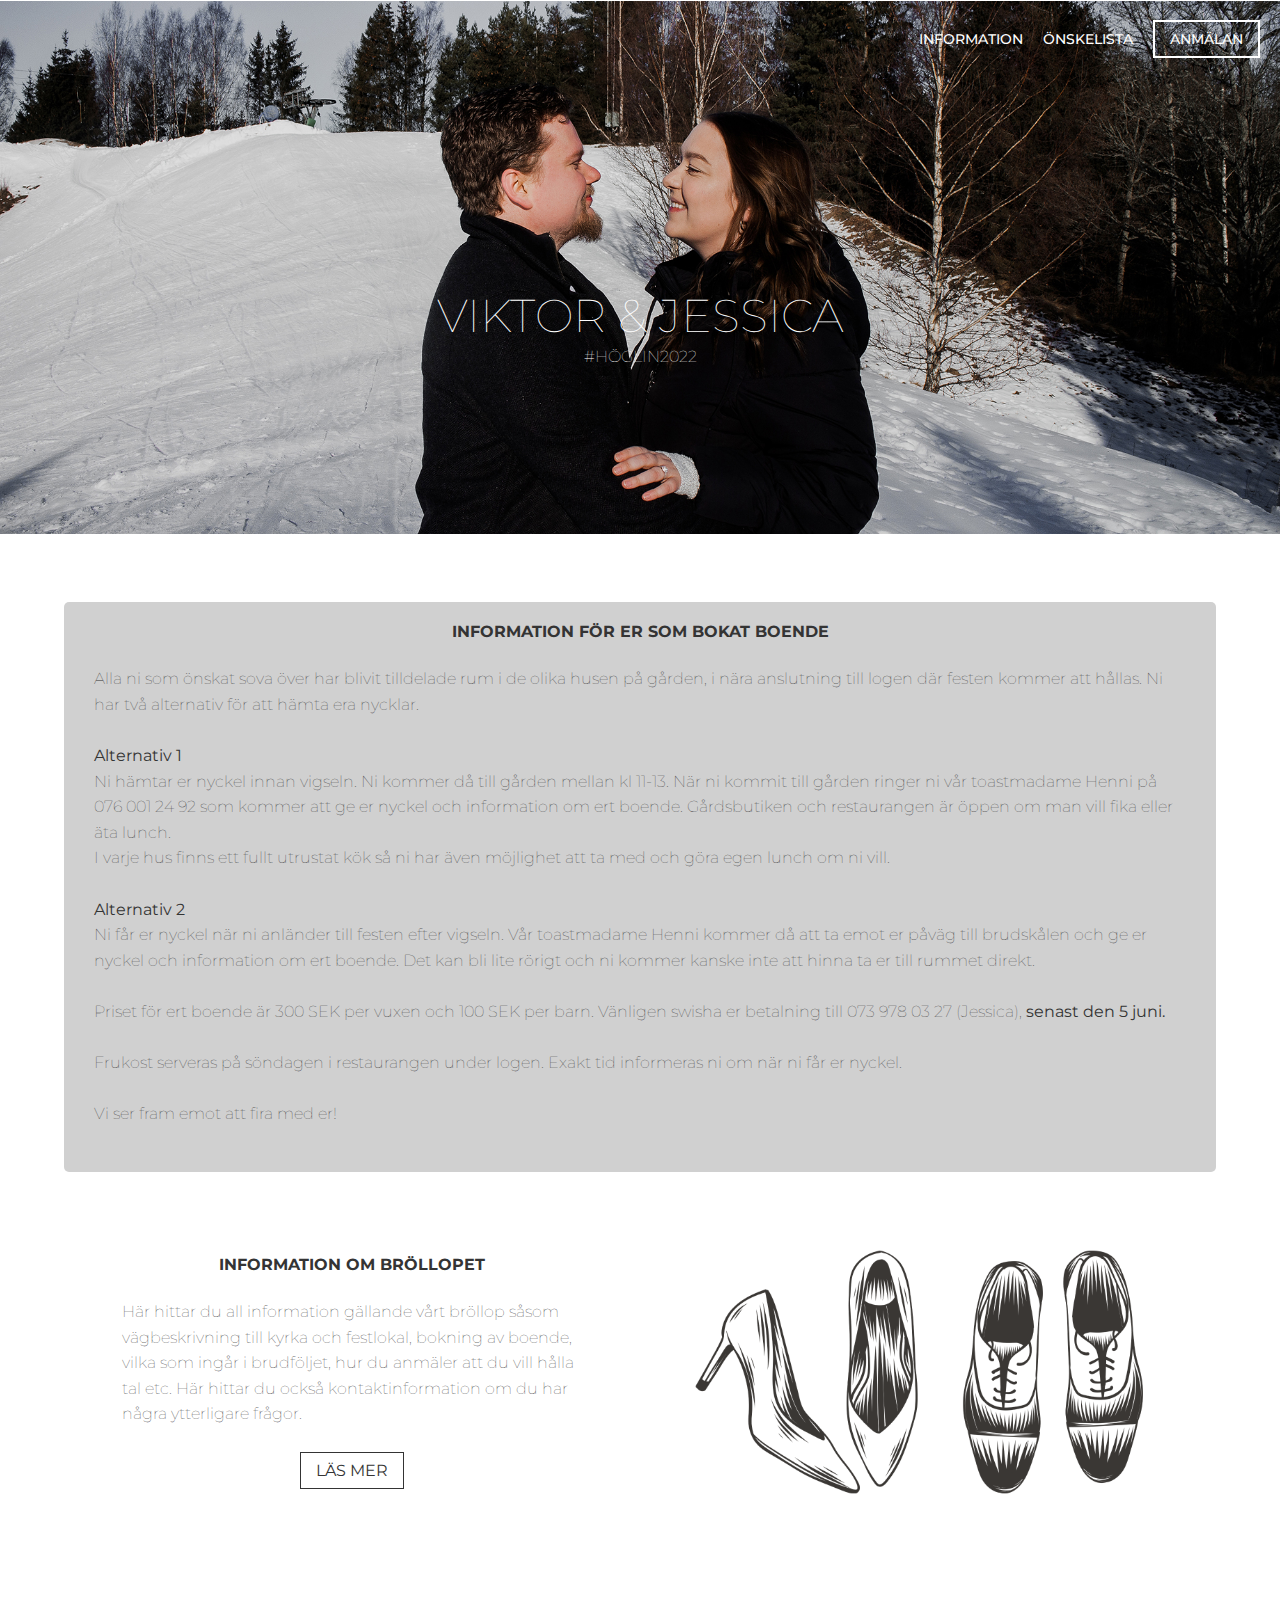
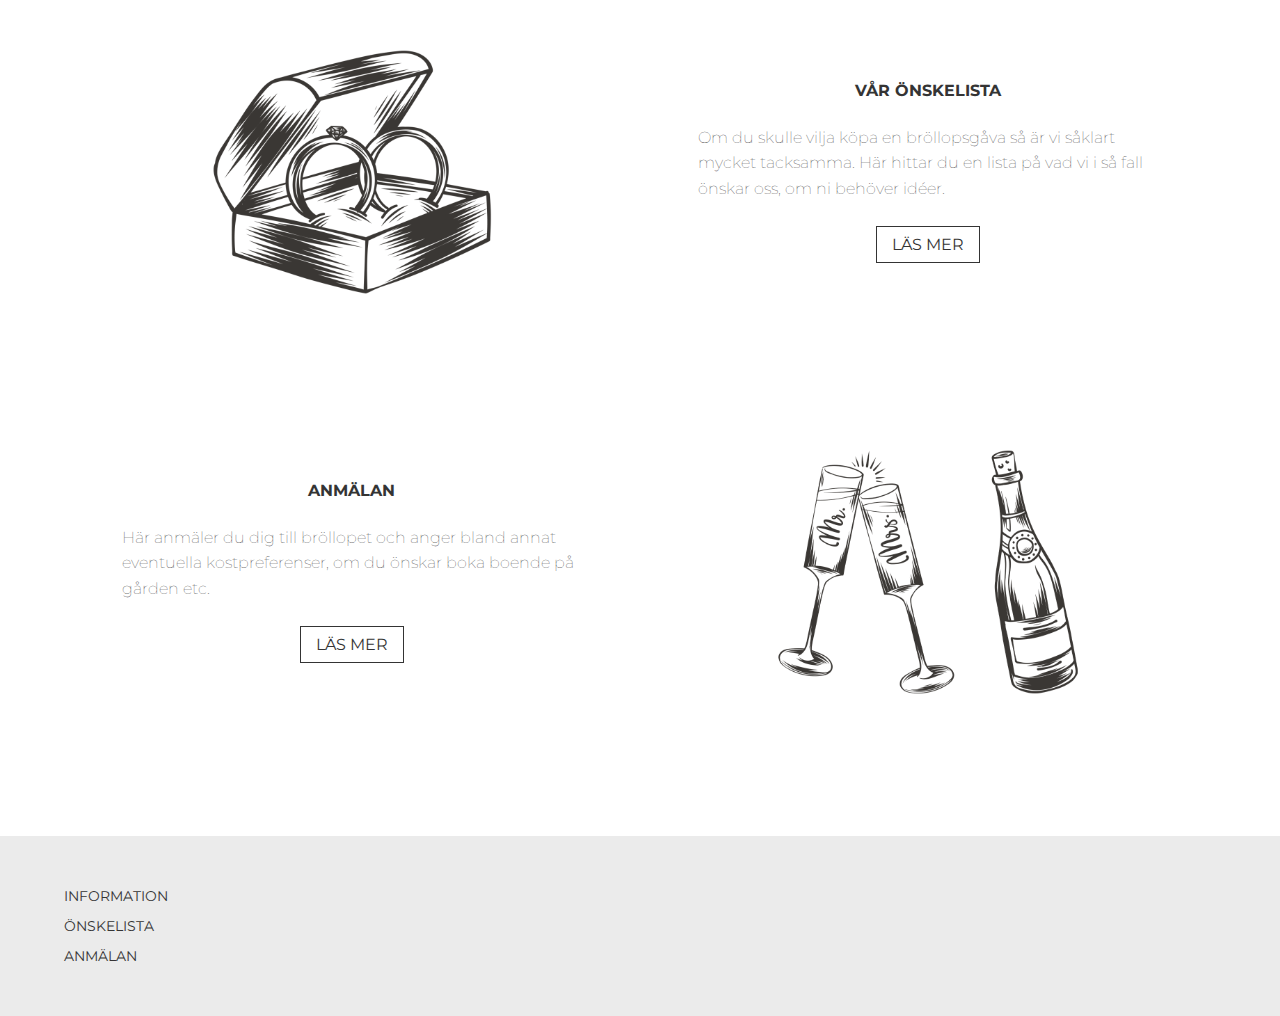
==== commit 2c3ddce3: "Fixed text" ====
--- a/index.html
+++ b/index.html
@@ -50,7 +50,7 @@
                 <br>
                 Ni hämtar er nyckel innan vigseln. Ni kommer då till gården mellan kl 11-13. När ni kommit till gården ringer ni vår toastmadame Henni på 076 001 24 92 som kommer att ge er nyckel och information om ert boende. Gårdsbutiken och restaurangen är öppen om man vill fika eller äta lunch.
                 <br>
-                I varje hus finns ett fullt utrustat kök så ni har även möjlighet att göra egen lunch ifall ni vill.
+                I varje hus finns ett fullt utrustat kök så ni har även möjlighet att ta med och göra egen lunch om ni vill.
                 <br><br>
                 <strong>Alternativ 2</strong>
                 <br>
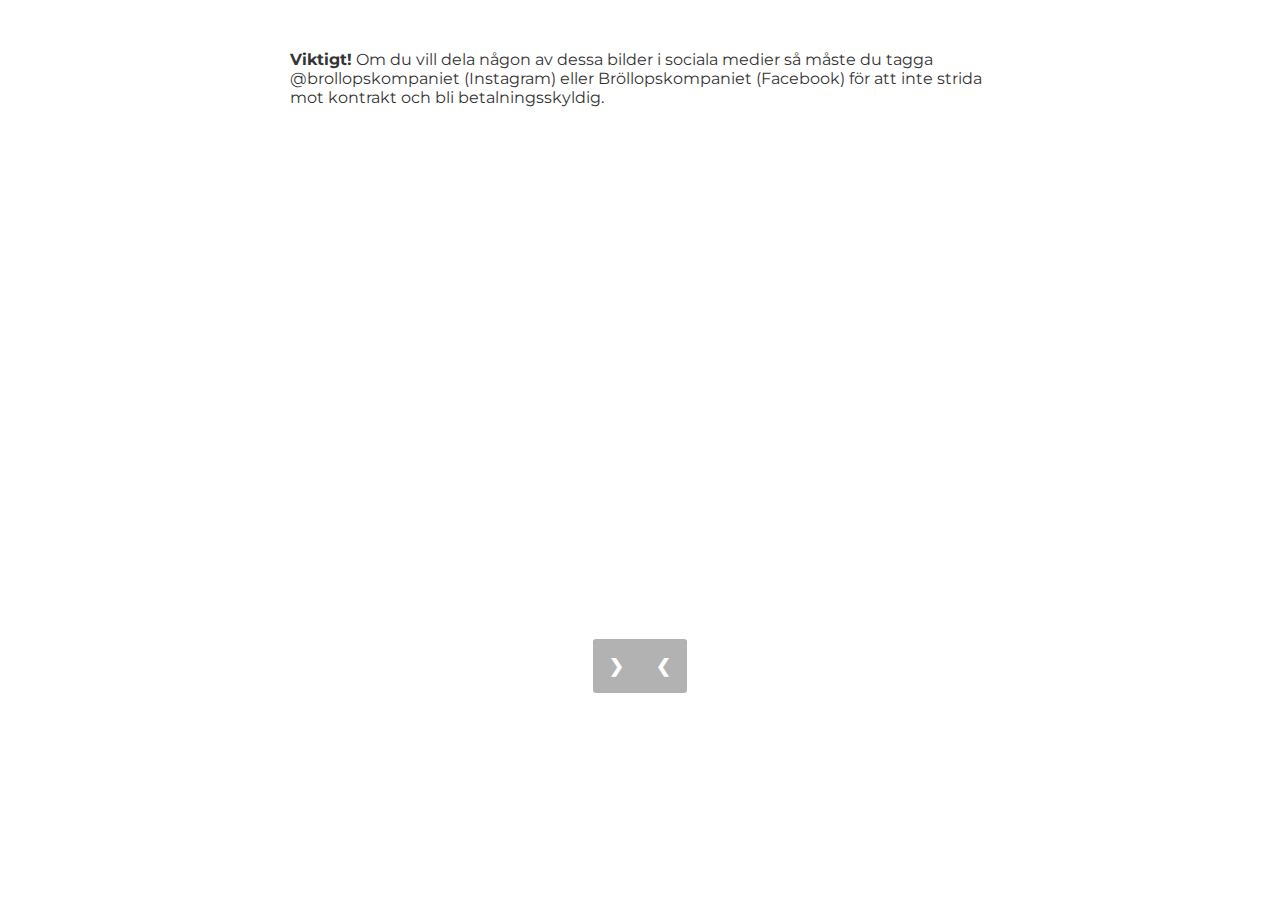
==== commit 7f6d298e: "Adding new site" ====
--- a/index.html
+++ b/index.html
@@ -1,114 +1,188 @@
 <!DOCTYPE html>
 <html lang="en">
-
-<head>
-    <meta charset="UTF-8">
-    <meta http-equiv="X-UA-Compatible" content="IE=edge">
-    <meta name="viewport" content="width=device-width, initial-scale=1.0">
-    <link href="style.css" rel="stylesheet">
+  <head>
+    <meta charset="UTF-8" />
+    <meta http-equiv="X-UA-Compatible" content="IE=edge" />
+    <meta name="viewport" content="width=device-width, initial-scale=1.0" />
+    <link href="style.css" rel="stylesheet" />
     <script src="index.js" defer></script>
     <title>Höglin 2022</title>
-</head>
+  </head>
 
-<body>
-    <nav class="nav-bar">
-        <ul class="nav-list">
-            <li class="nav-item anmälan-nav-item" onclick="toSite('anmälan')">ANMÄLAN</li>
-            <li class="nav-item önskelista-nav-item" onclick="toSite('önskelista')">ÖNSKELISTA</li>
-            <li class="nav-item information-nav-item" onclick="toSite('information')">INFORMATION</li>
-        </ul>
-    </nav>
-    <svg class="hamburger" viewBox='0 0 10 8' width='30'>
-        <path d='M1 1h8M1 4h 8M1 7h8' 
-            stroke='#fff' 
-            stroke-width='1.15' 
-            stroke-linecap='round'/>
-    </svg>
-    <ul class="hamburger-menu">
-        <svg class="menu-exit" viewBox="0 0 20 20" width='30'>
-            <path fill="#343434" d="M15.898,4.045c-0.271-0.272-0.713-0.272-0.986,0l-4.71,4.711L5.493,4.045c-0.272-0.272-0.714-0.272-0.986,0s-0.272,0.714,0,0.986l4.709,4.711l-4.71,4.711c-0.272,0.271-0.272,0.713,0,0.986c0.136,0.136,0.314,0.203,0.492,0.203c0.179,0,0.357-0.067,0.493-0.203l4.711-4.711l4.71,4.711c0.137,0.136,0.314,0.203,0.494,0.203c0.178,0,0.355-0.067,0.492-0.203c0.273-0.273,0.273-0.715,0-0.986l-4.711-4.711l4.711-4.711C16.172,4.759,16.172,4.317,15.898,4.045z"></path>
-        </svg>
-        <li class="burger-item lined" onclick="toSite('index')">STARTSIDA</li>
-        <li class="burger-item lined" onclick="toSite('information')">INFORMATION</li>
-        <li class="burger-item lined" onclick="toSite('önskelista')">ÖNSKELISTA</li>
-        <li class="burger-item lined" onclick="toSite('anmälan')">ANMÄLAN</li>
-    </ul>
-    <div class="hero-container">
-        <img class="img" src="imgs/Herobild_Viktor&Jessica_Hoglin.jpg">
-        <div class="hero-text">
-            <h1>VIKTOR & JESSICA</h1>
-            <p>#HÖGLIN2022</p>
+  <body>
+    <div class="main">
+      <div class="container">
+        <div class="info">
+          <p>
+            <b>Viktigt!</b> Om du vill dela någon av dessa bilder i sociala
+            medier så måste du tagga @brollopskompaniet (Instagram) eller
+            Bröllopskompaniet (Facebook) för att inte strida mot kontrakt och
+            bli betalningsskyldig.
+          </p>
         </div>
+        <div class="video-container">
+          <iframe
+            width="720"
+            height="480"
+            src="https://www.youtube.com/embed/uyHzV2vLOKY"
+            title="YouTube video"
+            frameborder="0"
+            allow="accelerometer; clipboard-write; encrypted-media; gyroscope; picture-in-picture; web-share"
+            allowfullscreen
+          ></iframe>
+        </div>
+      </div>
+      <div class="container">
+        <div class="slideshow-container">
+          <div class="mySlides fade">
+            <img src="imgs/Jessica&Viktor-00045.jpg" />
+          </div>
+          <div class="mySlides fade">
+            <img src="imgs/Jessica&Viktor-00066.jpg" />
+          </div>
+          <div class="mySlides fade">
+            <img src="imgs/Jessica&Viktor-00135.jpg" />
+          </div>
+          <div class="mySlides fade">
+            <img src="imgs/Jessica&Viktor-00245.jpg" />
+          </div>
+          <div class="mySlides fade">
+            <img src="imgs/Jessica&Viktor-00251.jpg" />
+          </div>
+          <div class="mySlides fade">
+            <img src="imgs/Jessica&Viktor-00256.jpg" />
+          </div>
+          <div class="mySlides fade">
+            <img src="imgs/Jessica&Viktor-00309.jpg" />
+          </div>
+          <div class="mySlides fade">
+            <img src="imgs/Jessica&Viktor-00318.jpg" />
+          </div>
+          <div class="mySlides fade">
+            <img src="imgs/Jessica&Viktor-00319.jpg" />
+          </div>
+          <div class="mySlides fade">
+            <img src="imgs/Jessica&Viktor-00330.jpg" />
+          </div>
+          <div class="mySlides fade">
+            <img src="imgs/Jessica&Viktor-00358.jpg" />
+          </div>
+          <div class="mySlides fade">
+            <img src="imgs/Jessica&Viktor-00360.jpg" />
+          </div>
+          <div class="mySlides fade">
+            <img src="imgs/Jessica&Viktor-00366.jpg" />
+          </div>
+          <div class="mySlides fade">
+            <img src="imgs/Jessica&Viktor-00379.jpg" />
+          </div>
+          <div class="mySlides fade">
+            <img src="imgs/Jessica&Viktor-00400.jpg" />
+          </div>
+          <div class="mySlides fade">
+            <img src="imgs/Jessica&Viktor-00415.jpg" />
+          </div>
+          <div class="mySlides fade">
+            <img src="imgs/Jessica&Viktor-00417.jpg" />
+          </div>
+          <div class="mySlides fade">
+            <img src="imgs/Jessica&Viktor-00420.jpg" />
+          </div>
+          <div class="mySlides fade">
+            <img src="imgs/Jessica&Viktor-00422.jpg" />
+          </div>
+          <div class="mySlides fade">
+            <img src="imgs/Jessica&Viktor-00423.jpg" />
+          </div>
+          <div class="mySlides fade">
+            <img src="imgs/Jessica&Viktor-00424.jpg" />
+          </div>
+          <div class="mySlides fade">
+            <img src="imgs/Jessica&Viktor-00427.jpg" />
+          </div>
+          <div class="mySlides fade">
+            <img src="imgs/Jessica&Viktor-00436.jpg" />
+          </div>
+          <div class="mySlides fade">
+            <img src="imgs/Jessica&Viktor-00437.jpg" />
+          </div>
+          <div class="mySlides fade">
+            <img src="imgs/Jessica&Viktor-00449.jpg" />
+          </div>
+          <div class="mySlides fade">
+            <img src="imgs/Jessica&Viktor-00457.jpg" />
+          </div>
+          <div class="mySlides fade">
+            <img src="imgs/Jessica&Viktor-00462.jpg" />
+          </div>
+          <div class="mySlides fade">
+            <img src="imgs/Jessica&Viktor-00477.jpg" />
+          </div>
+          <div class="mySlides fade">
+            <img src="imgs/Jessica&Viktor-00509.jpg" />
+          </div>
+          <div class="mySlides fade">
+            <img src="imgs/Jessica&Viktor-00528.jpg" />
+          </div>
+          <div class="mySlides fade">
+            <img src="imgs/Jessica&Viktor-00532.jpg" />
+          </div>
+          <div class="mySlides fade">
+            <img src="imgs/Jessica&Viktor-00548.jpg" />
+          </div>
+          <div class="mySlides fade">
+            <img src="imgs/Jessica&Viktor-00549.jpg" />
+          </div>
+          <div class="mySlides fade">
+            <img src="imgs/Jessica&Viktor-00600.jpg" />
+          </div>
+          <div class="mySlides fade">
+            <img src="imgs/Jessica&Viktor-00603.jpg" />
+          </div>
+          <div class="mySlides fade">
+            <img src="imgs/Jessica&Viktor-00607.jpg" />
+          </div>
+          <div class="mySlides fade">
+            <img src="imgs/Jessica&Viktor-00632.jpg" />
+          </div>
+          <div class="mySlides fade">
+            <img src="imgs/Jessica&Viktor-00634.jpg" />
+          </div>
+          <div class="mySlides fade">
+            <img src="imgs/Jessica&Viktor-00642.jpg" />
+          </div>
+          <div class="mySlides fade">
+            <img src="imgs/Jessica&Viktor-00645.jpg" />
+          </div>
+          <div class="mySlides fade">
+            <img src="imgs/Jessica&Viktor-00671.jpg" />
+          </div>
+          <div class="mySlides fade">
+            <img src="imgs/Jessica&Viktor-00678.jpg" />
+          </div>
+          <div class="mySlides fade">
+            <img src="imgs/Jessica&Viktor-00681.jpg" />
+          </div>
+          <div class="mySlides fade">
+            <img src="imgs/Jessica&Viktor-00683.jpg" />
+          </div>
+          <div class="mySlides fade">
+            <img src="imgs/Jessica&Viktor-00685.jpg" />
+          </div>
+          <div class="mySlides fade">
+            <img src="imgs/Jessica&Viktor-00688.jpg" />
+          </div>
+          <div class="mySlides fade">
+            <img src="imgs/Jessica&Viktor-00705.jpg" />
+          </div>
+          <div class="mySlides fade">
+            <img src="imgs/Jessica&Viktor-00718.jpg" />
+          </div>
+
+          <a class="prev" onclick="plusSlides(-1)">&#10094;</a>
+          <a class="next" onclick="plusSlides(1)">&#10095;</a>
+        </div>
+      </div>
     </div>
-    <div class="site-container">
-        <div class="content content-text full-size">
-            <h4 class="content-heading">INFORMATION FÖR ER SOM BOKAT BOENDE</h4>
-            <p class="content-para">
-                Alla ni som önskat sova över har blivit tilldelade rum i de olika husen på gården, i nära anslutning till logen där festen kommer att hållas. Ni har två alternativ för att hämta era nycklar.
-                <br><br>
-                <strong>Alternativ 1</strong>
-                <br>
-                Ni hämtar er nyckel innan vigseln. Ni kommer då till gården mellan kl 11-13. När ni kommit till gården ringer ni vår toastmadame Henni på 076 001 24 92 som kommer att ge er nyckel och information om ert boende. Gårdsbutiken och restaurangen är öppen om man vill fika eller äta lunch.
-                <br>
-                I varje hus finns ett fullt utrustat kök så ni har även möjlighet att ta med och göra egen lunch om ni vill.
-                <br><br>
-                <strong>Alternativ 2</strong>
-                <br>
-                Ni får er nyckel när ni anländer till festen efter vigseln. Vår toastmadame Henni kommer då att ta emot er påväg till brudskålen och ge er nyckel och information om ert boende. Det kan bli lite rörigt och ni kommer kanske inte att hinna ta er till rummet direkt.
-                <br><br>
-                Priset för ert boende är 300 SEK per vuxen och 100 SEK per barn. Vänligen swisha er betalning till 073 978 03 27 (Jessica), <strong>senast den 5 juni.</strong>
-                <br><br>
-                Frukost serveras på söndagen i restaurangen under logen. Exakt tid informeras ni om när ni får er nyckel.
-                <br><br>
-                Vi ser fram emot att fira med er!
-            </p>
-        </div>
-        <div class="content content-text" id="cont1">
-            <h4 class="content-heading">INFORMATION OM BRÖLLOPET</h4>
-            <p class="content-para">
-                Här hittar du all information gällande vårt bröllop såsom 
-                vägbeskrivning till kyrka och festlokal, bokning av boende, vilka som ingår i 
-                brudföljet, hur du anmäler att du vill hålla tal etc. 
-                Här hittar du också kontaktinformation om du har några ytterligare frågor.
-            </p>
-            <span class="content-link" onclick="toSite('information')">LÄS MER</span>
-        </div>
-        <div class="content" id="cont2">
-            <img class="content-img" src="imgs/Information.png">
-        </div>
-
-        <div class="content" id="cont3">
-            <img class="content-img" src="imgs/Önskelista.png">
-        </div>
-        <div class="content content-text" id="cont4">
-            <h4 class="content-heading">VÅR ÖNSKELISTA</h4>
-            <p class="content-para">
-                Om du skulle vilja köpa en bröllopsgåva så är vi såklart mycket tacksamma. 
-                Här hittar du en lista på vad vi i så fall önskar oss, om ni behöver idéer. 
-            </p>
-            <span class="content-link" onclick="toSite('önskelista')">LÄS MER</span>
-        </div>
-
-        <div class="content content-text" id="cont5">
-            <h4 class="content-heading">ANMÄLAN</h4>
-            <p class="content-para">
-                Här anmäler du dig till bröllopet och anger bland annat eventuella 
-                kostpreferenser, om du önskar boka boende på gården etc.
-            </p>
-            <span class="content-link" onclick="toSite('anmälan')">LÄS MER</span>
-        </div>
-        <div class="content" id="cont6">
-            <img class="content-img" src="imgs/Anmälan.png">
-        </div>
-
-    </div>
-    <footer class="footer">
-        <ul class="footer-list">
-            <li class="footer-item" onclick="toSite('information')"><span class="footer-text">INFORMATION</span></li>
-            <li class="footer-item" onclick="toSite('önskelista')"><span class="footer-text">ÖNSKELISTA</span></li>
-            <li class="footer-item" onclick="toSite('anmälan')"><span class="footer-text">ANMÄLAN</span></li>
-        </ul>
-    </footer>
-</body>
-
-</html>+  </body>
+</html>
--- a/style.css
+++ b/style.css
@@ -1,780 +1,62 @@
-@import url('https://fonts.googleapis.com/css2?family=Montserrat:ital,wght@0,400;0,500;0,600;1,400&display=swap');
+@import url("https://fonts.googleapis.com/css2?family=Montserrat:ital,wght@0,400;0,500;0,600;1,400&display=swap");
 
 :root {
-    --light-black: #343434;
+  --light-black: #343434;
 }
 
 * {
-    margin: 0px;
-    padding: 0px;
-    font-family: 'Montserrat', sans-serif;  
+  margin: 0px;
+  padding: 0px;
+  font-family: "Montserrat", sans-serif;
 }
 
 body {
-    min-height: 100vh;
-    max-width: 100%;
-    display: flex;
-    flex-direction: column;
-    align-items: center;
-    color: var(--light-black);
+  color: var(--light-black);
 }
 
-main {
-    min-height: calc(100vh - 76.8px);
-    display: flex;
-    flex-direction: column;
-    align-items: center;
-    justify-content: space-between;
+img {
+  width: 720px;
+  height: 480px;
+  object-fit: cover;
 }
 
-p {
-    line-height: 1.6;
+.main {
+  width: 100dvw;
+  display: flex;
+  flex-direction: column;
+  align-items: center;
+  padding: 50px 0;
 }
 
-.nav-bar {
-    width: 100%;
-    z-index: 3;
+.container {
+  margin-bottom: 50px;
+  width: 100%;
+  display: flex;
+  flex-direction: column;
+  align-items: center;
 }
 
-.nav-list {
-    list-style-type: none;
-    overflow: hidden;
-    padding: 20px;
-}
-
-.nav-item {
-    float: right;
-    margin-top: 10px;
-    margin-left: 20px;
-    padding-bottom: 8px;
-    font-weight: 500;
-    font-size: 14px;
-    color: #fff;
-    transition: 0.3s;
-    border-bottom: 2px solid rgba(255, 255, 255, 0);
-}
-
-.nav-item:hover {
-    cursor: pointer;
-    border-bottom-color: #fff;
-}
-
-.startsida-nav-item {
-    float: left;
-    margin-left: 0px;
-}
-
-.anmälan-nav-item {
-    border: 2px solid #fff;
-    transition: 0.3s;
-    padding: 8px 15px;
-    margin-top: 0px;
-}
-
-.anmälan-nav-item:hover {
-    background: #fff;
-    color: var(--light-black);
-}
-
-.hamburger {
-    display: none;
-    position: absolute;
-    right: 10px;
-    top: 10px;
-    padding: 5px;
-    z-index: 1;
-}
-
-.hamburger:hover {
-    filter: invert(0.2);
-    cursor: pointer;
-}
-
-.menu-exit {
-    position: absolute;
-    right: 10px;
-    top: 10px;
-    padding: 5px;
-    margin-bottom: 10px;
-}
-
-.menu-exit:hover {
-    filter: invert(0.5);
-    cursor: pointer;
-}
-
-.hamburger-menu {
-    display: none;
-    right: 0px;
-    top: -2000px;
-    z-index: 1;
-    position: fixed;
-    list-style-type: none;
-    background: #fff;
-    width: 100%;
-    height: 100vh;
-    display: flex;
-    flex-direction: column;
-    align-items: center;
-    padding-top: 40px;
-}
-
-.dropdown-animation {
-    animation: dropping 1s forwards;
-}
-
-@keyframes dropping {
-    from { top: -2000px; }
-    to {top: 0px;}
-}
-
-.reset-animation {
-    animation: reset 1s forwards;
-}
-
-@keyframes reset {
-    from { top: 0px; }
-    to {top: -2000px;}
-}
-
-
-.burger-item {
-    margin-top: 30px;
-    padding: 5px;
-    border-bottom: 2px solid #fff;
-    transition: 0.3s;
-}
-
-.burger-item:hover {
-    border-color: var(--light-black);
-    cursor: pointer;
-}
-
-.hero-container {
-    position: relative;
-    text-align: center;
-    color: white;
-    width: 100%;
-    margin: -76.8px 0px 0px 0px;
-}
-
-.img {
-    max-width: 100%;
-    min-height: 250px;
-    object-fit: cover;
-}
-
-
-.hero-text {
-    width: 90%;
-    color: #fff;
-    position: absolute;
-    left: 50%;
-    top: 40%;
-    transform: translate(-50%, 20%);
-}
-
-.hero-text h1, p {
-    font-weight: lighter;
-}
-
-.hero-text h1 {
-    font-size: 46px;
-}
-
-.banner-text {
-    width: 90%;
-    color: #fff;
-    position: absolute;
-    left: 50%;
-    top: 40%;
-    transform: translate(-50%, 20%);
-}
-
-.banner-text h1, p {
-    font-weight: lighter;
-}
-
-.banner-text h1 {
-    font-size: 46px;
-}
-
-.heading-container {
-    height: 100px;
-    display: flex;
-    align-items: center;
-}
-
-.heading-container h2 {
-    font-size: 40px;
-    font-weight: lighter;
-}
-
-.site-container {
-    width: 90%;
-    margin: 5% 0px;
-    display: flex;
-    flex-wrap: wrap;
-}
-
-.content {
-    width: 50%;
-    height: 400px;
-    display: flex;
-    align-items: center;
-    justify-content: center;
-}
-
-.content-text {
-    width: 40%;
-    text-align: center;
-    display: flex;
-    flex-direction: column;
-    align-items: center;
-    justify-content: center;
-    padding: 0px 5%;
-}
-
-.content-para {
-    font-size: 16px;
-    padding: 25px 0px;
-    text-align: left;
-}
-
-.content-link {
-    font-size: 16px;
-    border: 1.5px solid var(--light-black);
-    padding: 8px 15px;
-    transition: 0.3s;
-}
-
-.content-link:hover {
-    cursor: pointer;
-    background: var(--light-black);
-    color: #fff;
-}
-
-.content-img {
-    max-width: 100%;
-    height: 100%;
-    object-fit: cover;
-}
-
-
-
-
-/* Anmälan */
-.anmälan-container {
-    width: 90%;
-    display: flex;
-    flex-direction: column;
-    align-items: center;
-    justify-content: center;
-    /* display: none; */
-}
-
-.anmälan-info {
-    margin-bottom: 15px;
-    width: 80%;
-}
-
-.anmälan-tec-info {
-    height: 170px;
-    width: 80%;
-    display: flex;
-    align-items: center;
-    margin-bottom: 50px;
-    justify-content: center;
-}
-
-.anmälan-para {
-    text-align: left;
-    margin: 20px 0px;
-}
-
-.anmälan-form {
-    width: 60%;
-    padding: 50px 50px 0px 50px;
-    background: #f0f0f0;
-}
-
-.ej-delta-form {
-    width: 60%;
-    padding: 50px 50px 0px 50px;
-    background: #f0f0f0;
-}
-
-.ej-delta-info {
-    width: 60%;
-    padding: 50px 50px 0px 50px;
-    background: #f0f0f0;
-    margin-top: 50px;
-}
-
-.ej-delta-text {
-    font-weight: bold;
-    font-size: 18px;
-}
-
-#antal {
-    margin-top: 5px;
-    margin-bottom: 20px;
-}
-
-.vilken-person {
-    margin: 10px 0px;
-}
-
-.text-input {
-    width: 100%;
-    height: 20px;
-    padding: 5px 0px;
-    margin-bottom: 20px;
-    margin-top: 5px;
-    border: 1.5px solid #cacaca;
-}
-
-.ej-delta-form input {
-    width: 100%;
-    height: 20px;
-    padding: 5px 0px;
-    margin-bottom: 20px;
-    margin-top: 5px;
-    border: 1.5px solid #cacaca;
-}
-
-input::placeholder {
-    font-style: italic;
-    padding: 10px;
-}
-
-.dricka-para {
-    margin-bottom: 5px;
-}
-
-.dricka-select-container {
-    height: 30px;
-    display: flex;
-    align-items: center;
-    margin-bottom: 30px;
-}
-
-.select-box-outer {
-    min-width: 16px;
-    height: 16px;
-    border: 1.5px solid #cacaca;
-    border-radius: 1.5px;
-    margin: 0px 30px 0px 5px;
-    display: flex;
-    align-items: center;
-    justify-content: center;
-    background: white;
-}
-
-.select-box-outer:hover {
-    cursor: pointer;
-}
-
-.select-box-inner {
-    width: 70%;
-    height: 70%;
-    border-radius: 1.5px;
-    background: var(--light-black);
-    display: none;
-}
-
-.selected {
-    display: block;
-}
-
-.godkänn-filmning-container {
-    display: flex;
-    align-items: center;
-    margin-bottom: 30px;
-}
-
-.filmning-para {
-    font-size: 12px;
-}
-
-.radio-button {
-    min-width: 30px;
-    min-height: 20px;
-    margin: 5px 30px 5px 5px;
-}
-
-.filmning-ja-radio {
-    min-width: 30px;
-    min-height: 20px;
-    margin: 5px;
-}
-
-.anmälan-button-div {
-    width: 60%;
-    padding: 0px 50px 50px 50px;
-    margin-bottom: 0px;
-    margin-left: auto;
-    margin-right: auto;
-    background: #f0f0f0;
-    display: flex;
-    flex-direction: column;
-    justify-content: center;
-    align-items: center;
-}
-
-.anmälan-button {
-    width: 90px;
-    height: 30px;
-    border: 1.5px solid var(--light-black);
-    background: var(--light-black);
-    color:white;
-    transition: 0.3s;
-}
-
-.anmälan-button:hover {
-    cursor: pointer;
-    color: var(--light-black);
-    background: white;
-}
-
-.anmälan-button:active {
-    border-color: white;
-}
-
-#deltar-ej-namn {
-    margin-bottom: 50px;
-}
-
-.deltar-ej-button {
-    width: 90px;
-    height: 30px;
-    border: 1.5px solid var(--light-black);
-    background: var(--light-black);
-    color:white;
-    transition: 0.3s;
-    margin-bottom: 20px;
-}
-
-.deltar-ej-button:hover {
-    cursor: pointer;
-    color: var(--light-black);
-    background: white;
-}
-
-.deltar-ej-button:active {
-    border-color: white;
-}
-
-.form-länk {
-    font-weight: bold;
-}
-
-.form-länk:link {
-    color: var(--light-black);
-}
-
-.form-länk:visited {
-    color: var(--light-black);
-}
-
-.red {
-    color: rgb(255, 35, 35);
-}
-
-#validation-message {
-    margin-top: 20px;
-}
-
-.hide {
-    display: none;
-}
-
-.divider {
-    height: 1px;
-    width: 100%;
-    background-color: rgb(192, 192, 192);
-    margin: 0px 0px 20px 0px;
-}
-
-label.required:after {
-    content: "*";
-    color: red;
-}
-
-.closed-msg {
-    min-height: 200px;
-    display: flex;
-    align-items: center;
-}
-
-/* Anmälan */
-
-/* Önskelista */
-
-.önskelista-container {
-    display: flex;
-    justify-content: center;
-    width: 90%;
-}
-
-.önskelista-info {
-    width: 80%;
-}
-
-.önskelista-para {
-    text-align: center;
-    margin: 20px 0px;
-    text-align: left;
-}
-
-.align-end {
-    width: 100%;
-    display: flex;
-    justify-content: right;
-}
-
-.sortering-select {
-    margin-top: 5px;
-}
-
-.sortering-div {
-    display: flex;
-    flex-direction: column;
-}
-
-.list {
-    list-style-type: none;
-    margin: 0;
-    padding: 0;
-    width: 100%;  
-}
-
-.list-titles {
-    margin: 0;
-    padding: 0;
-    width: 100%;
-    margin-top: 10px;
-}
-
-.title {
-    font-weight: bold;
-}
-
-.item {
-    display: flex;
-    width: 100%;
-    height: 80px;
-    align-items: center;
-    margin: 20px 0px;
-}
-
-.item-titles {
-    margin: 0px;
-    height: 40px;
-}
-
-.item a{
-    color: black;
-}
-
-.item-produkt {
-    width: 45%;
-    display: flex;
-    align-items: center;
-}
-
-.item-pris {
-    width: 20%;
-    display: flex;
-    align-items: center;
-}
-
-.item-inköpsställen {
-    width: 35%;
-    display: flex;
-    align-items: center;
-}
-
-.produkt {
-    padding: 5px 10px 5px 10px;
-    background: #EAEAEA;
-    height: 100%;
-}
-
-.pris {
-    padding: 5px 10px 5px 10px;
-    background: #F7F7F7;
-    height: 100%;
-}
-
-.inköpsställen {
-    padding: 5px 10px 5px 10px;
-    background: #EAEAEA;
-    height: 100%;
-}
-
-/* Önskelista */
-
-/* Information */
-
-.information-container {
-    display: flex;
-    flex-direction: column;
-    align-items: center;
-    margin-top: 0px;
-}
-
-.anchor-tags {
-    margin: 0px 0px 50px 0px;
-}
-
-.anchor-tag-list {
-    display: flex;
-    list-style-type: none;
-}
-
-.anchor-tag {
-    text-decoration: none;
-    color: var(--light-black);
-    padding: 8px 0px;
-}
-
-.anchor-tag-item {
-    font-size: 18px;
-    transition: 0.3s;
-    border-bottom: 2px solid #fff;
-    margin: 0px 20px;
-    padding: 8px 0px;
-}
-
-.anchor-tag-item:hover {
-    cursor: pointer;
-    border-bottom-color: var(--light-black);
-}
-
-.image-banner {
-    position: relative;
-    text-align: center;
-}
-
-.plats {
-    display: flex;
-    justify-content: space-between;
-    padding: 60px 0px;
-    width: 90%;
-}
-
-.plats-text {
-    display: flex;
-    flex-direction: column;
-    justify-content: center;
-    text-align: center;
-    width: 45%;
-}
-
-.plats-para {
-    text-align: left;
-}
-
-.plats-heading {
-    margin-bottom: 10px;
-}
-
-.plats-karta {
-    width: 45%;
-}
-
-.left-aligned {
-    text-align: left;
-    font-weight: bold;
-}
-
-.boende-para {
-    margin-bottom: 20px;
-}
-
-.map {
-    width: 100%;
-    min-height: 300px;
-}
-
-.FAQ {
-    display: flex;
-    flex-direction: column;
-    padding: 60px 0px;
-    width: 90%;
-}
-
-.FAQ-heading {
-    margin-bottom: 5px;
-}
-
-.FAQ-para {
-    margin-bottom: 20px;
-}
-
-.ps-text {
-    margin-top: 10px;
-    font-style: italic;
-}
-
-.hero-text-brudfölje {
-    width: 90%;
-    color: #fff;
-    position: absolute;
-    left: 50%;
-    top: 40%;
-    transform: translate(-50%, 0%);
-}
-
-.hero-text-brudfölje h1 {
-    font-weight: lighter;
-    font-size: 46px;
-}
-
-.Kontaktuppgifter {
-    width: 100%;
-    display: flex;
-    justify-content: center;
-    padding: 30px 0px;
-}
-
-.kontakt-column {
-    width: 35%;
-    padding: 0px 0px;
-    display: flex;
-    flex-direction: column;
-    align-items: center;
-}
-
-.kontakt-row {
-    text-align: center;
-    padding: 0px 20px;
-    margin-bottom: 15px;
-}
-
-.kontakt-row h4 {
-    margin-bottom: 5px;
+.info {
+  width: 700px;
+  margin-bottom: 20px;
 }
 
 /* Slideshow */
 
 .mySlides {
-    display: none;
-    width: 100%;
+  display: none;
 }
-
 
 /* Slideshow container */
 .slideshow-container {
-    width: 45%;
   position: relative;
   display: flex;
   align-items: center;
 }
 
 /* Next & previous buttons */
-.prev, .next {
+.prev,
+.next {
   cursor: pointer;
   position: absolute;
   top: 50%;
@@ -787,7 +69,7 @@
   transition: 0.6s ease;
   border-radius: 0 3px 3px 0;
   user-select: none;
-  background-color: rgba(0,0,0,0.3);
+  background-color: rgba(0, 0, 0, 0.3);
 }
 
 /* Position the "next button" to the right */
@@ -797,17 +79,9 @@
 }
 
 /* On hover, add a black background color with a little bit see-through */
-.prev:hover, .next:hover {
-  background-color: rgba(0,0,0,0.8);
-}
-
-/* Number text (1/3 etc) */
-.numbertext {
-  color: #f2f2f2;
-  font-size: 12px;
-  padding: 8px 12px;
-  position: absolute;
-  top: 0;
+.prev:hover,
+.next:hover {
+  background-color: rgba(0, 0, 0, 0.8);
 }
 
 /* Fading animation */
@@ -818,331 +92,44 @@
   animation-duration: 1.5s;
 }
 
-
-.full-size {
-    width: 100%;
-    background: #d0d0d0;
-    height: auto;
-    padding: 20px 30px;
-    border-radius: 5px;
-}
-
 @-webkit-keyframes fade {
-  from {opacity: .4} 
-  to {opacity: 1}
+  from {
+    opacity: 0.4;
+  }
+  to {
+    opacity: 1;
+  }
 }
 
 @keyframes fade {
-  from {opacity: .4} 
-  to {opacity: 1}
+  from {
+    opacity: 0.4;
+  }
+  to {
+    opacity: 1;
+  }
 }
 
-/* On smaller screens, decrease text size */
-@media only screen and (max-width: 300px) {
-  .prev, .next,.text {font-size: 11px}
+@media only screen and (max-width: 800px) {
+  img,
+  iframe {
+    width: 560px;
+    height: 373px;
+  }
+
+  .info {
+    width: 540px;
+  }
 }
 
-/* Slideshow */
+@media only screen and (max-width: 600px) {
+  img,
+  iframe {
+    width: 320px;
+    height: 213px;
+  }
 
-/* Information */
-
-#password-input {
-    height: 20px;
-    padding: 5px 0px;
-    margin: 5px 30px 20px 30px;
-    font: small-caption;
-    font-size: 16px;
+  .info {
+    width: 300px;
+  }
 }
-
-#login-button {
-    width: 90px;
-    height: 30px;
-    border: 1.5px solid var(--light-black);
-    color: var(--light-black);
-    background: white;
-    transition: 0.3s;
-    margin-bottom: 20px;
-}
-
-#login-button:hover {
-    cursor: pointer;
-    background: var(--light-black);
-    color:white;
-}
-
-#login-button:active {
-    border-color: white;
-}
-
-.login-button-div {
-    width: 100%;
-    display: flex;
-    flex-direction: column;
-    justify-content: center;
-    align-items: center;
-}
-
-.login-form {
-    height: 80vh;
-    max-width: 400px;
-    text-align: center;
-    display: flex;
-    flex-direction: column;
-    justify-content: center;
-}
-
-.login-form label {
-    text-align: left;
-    margin: 80px 30px 0px 30px;
-}
-
-.login-heading {
-    margin-top: 20px;
-}
-
-/* Footer */
-.footer {
-    width: 100%;
-    height: 180px;
-    display: flex;
-    align-items: center;
-    background: #ebebeb;
-}
-
-.footer-list {
-    list-style-type: none;
-    padding: 0px 5%;
-}
-
-.footer-item {
-    font-size: 14px;
-    margin: 12px 0px;
-}
-
-.footer-text {
-    padding: 3px 0px;
-    border-bottom: 2px solid rgba(0, 0, 0, 0);
-    transition: 0.3s;
-}
-
-.footer-text:hover {
-    cursor: pointer;
-    border-bottom-color: var(--light-black);
-}
-/* Footer */
-
-@media screen and (max-width: 1250px) {
-    .boende-container {
-        flex-direction: column;
-    }
-
-    .slideshow-container {
-        width: 100%;
-    }
-
-    .boende-text {
-        width: 100%;
-        padding-bottom: 30px;
-    }
-}
-
-/* Media querys */
-@media screen and (max-width: 1040px) {
-    .site-container {
-        margin-top: 0px;
-    }
-
-    .content {
-        width: 100%;
-    }
-
-    .content-text {
-        padding: 20px 15%;
-    }
-
-    #cont1 {
-        order: 1;
-    }
-    #cont2 {
-        order: 2;
-    }
-    #cont3 {
-        order: 4;
-    }
-    #cont4 {
-        order: 3;
-    }
-    #cont5 {
-        order: 5;
-    }
-    #cont6 {
-        order: 6;
-    }
-
-    .plats {
-        flex-direction: column;
-    }
-
-    .plats-karta {
-        width: 100%;
-    }
-
-    .plats-text {
-        width: 100%;
-        padding-bottom: 30px;
-    }
-
-    #info3 {
-        order: 8
-    }
-
-    #info4 {
-        order: 7
-    }
-
-    .kontakt-column {
-        width: 45%;
-    }
-
-    .footer {
-        justify-content: center;
-    }
-
-    .footer-list {
-        text-align: center;
-    }
-}
-
-@media screen and (min-width: 700px) {
-    .hero-text{
-        top: 50%;
-    }
-}
-
-
-@media screen and (max-width: 550px) {
-    .site-container {
-        margin-bottom: 0px;
-        width: 100%;
-    }
-
-    .information-container {
-        width: 100%;
-    }
-
-    .content-text {
-        padding: 20px 7%;
-    }
-
-    .anmälan-info {
-        padding: 0px 5%;
-    }
-
-    .anchor-tag-item {
-        font-size: 16px;
-        margin: 0px 7px;
-    }
-    
-    .hero-text h1 {
-        font-size: 30px;
-    }
-
-    .heading-container h2 {
-        font-size: 30px;
-    }
-
-    .banner-text h1 {
-        font-size: 30px;
-    }
-    
-    .hero-text-brudfölje {
-        top: 35%;
-    }
-
-    .hero-text-brudfölje h1 {
-        font-size: 30px;
-    }
-
-    .map {
-        min-height: 200px;
-    }
-
-    .Kontaktuppgifter {
-        flex-direction: column;
-        align-items: center;
-    }
-
-    .kontakt-column {
-        width: 80%;
-    }
-
-    .sortering-div {
-        padding-right: 10px;
-    }
-}
-
-
-@media screen and (max-width: 500px) {
-    main {
-        min-height: 100vh;
-    }
-
-    .nav-list {
-        display: none;
-    }
-
-    .hero-container {
-        margin: 0px;
-    }
-
-    .hamburger {
-        display: block;
-    }
-
-    .item-pris {
-        padding: 5px;
-        font-size: 15px;
-    }
-
-    .item-produkt {
-        padding: 5px;
-        font-size: 15px;
-    }
-
-    .item-inköpsställen {
-        padding: 5px;
-        font-size: 15px;
-    }
-
-    .anchor-tag-item {
-        font-size: 14px;
-        margin: 0px 5px;
-    }
-
-    .content {
-        height: 300px;
-    }
-
-    .full-size {
-        height: auto;
-        margin: 10px 0px;
-    }
-}
-
-@media screen and (max-width: 400px) {
-
-    .login-heading {
-        font-size: 26px;
-    }
-
-    .login-datum {
-        font-size: 22px;
-    }
-
-    .hero-text-brudfölje h1 {
-        font-size: 26px;
-    }
-}
-
-
-/* Media querys */